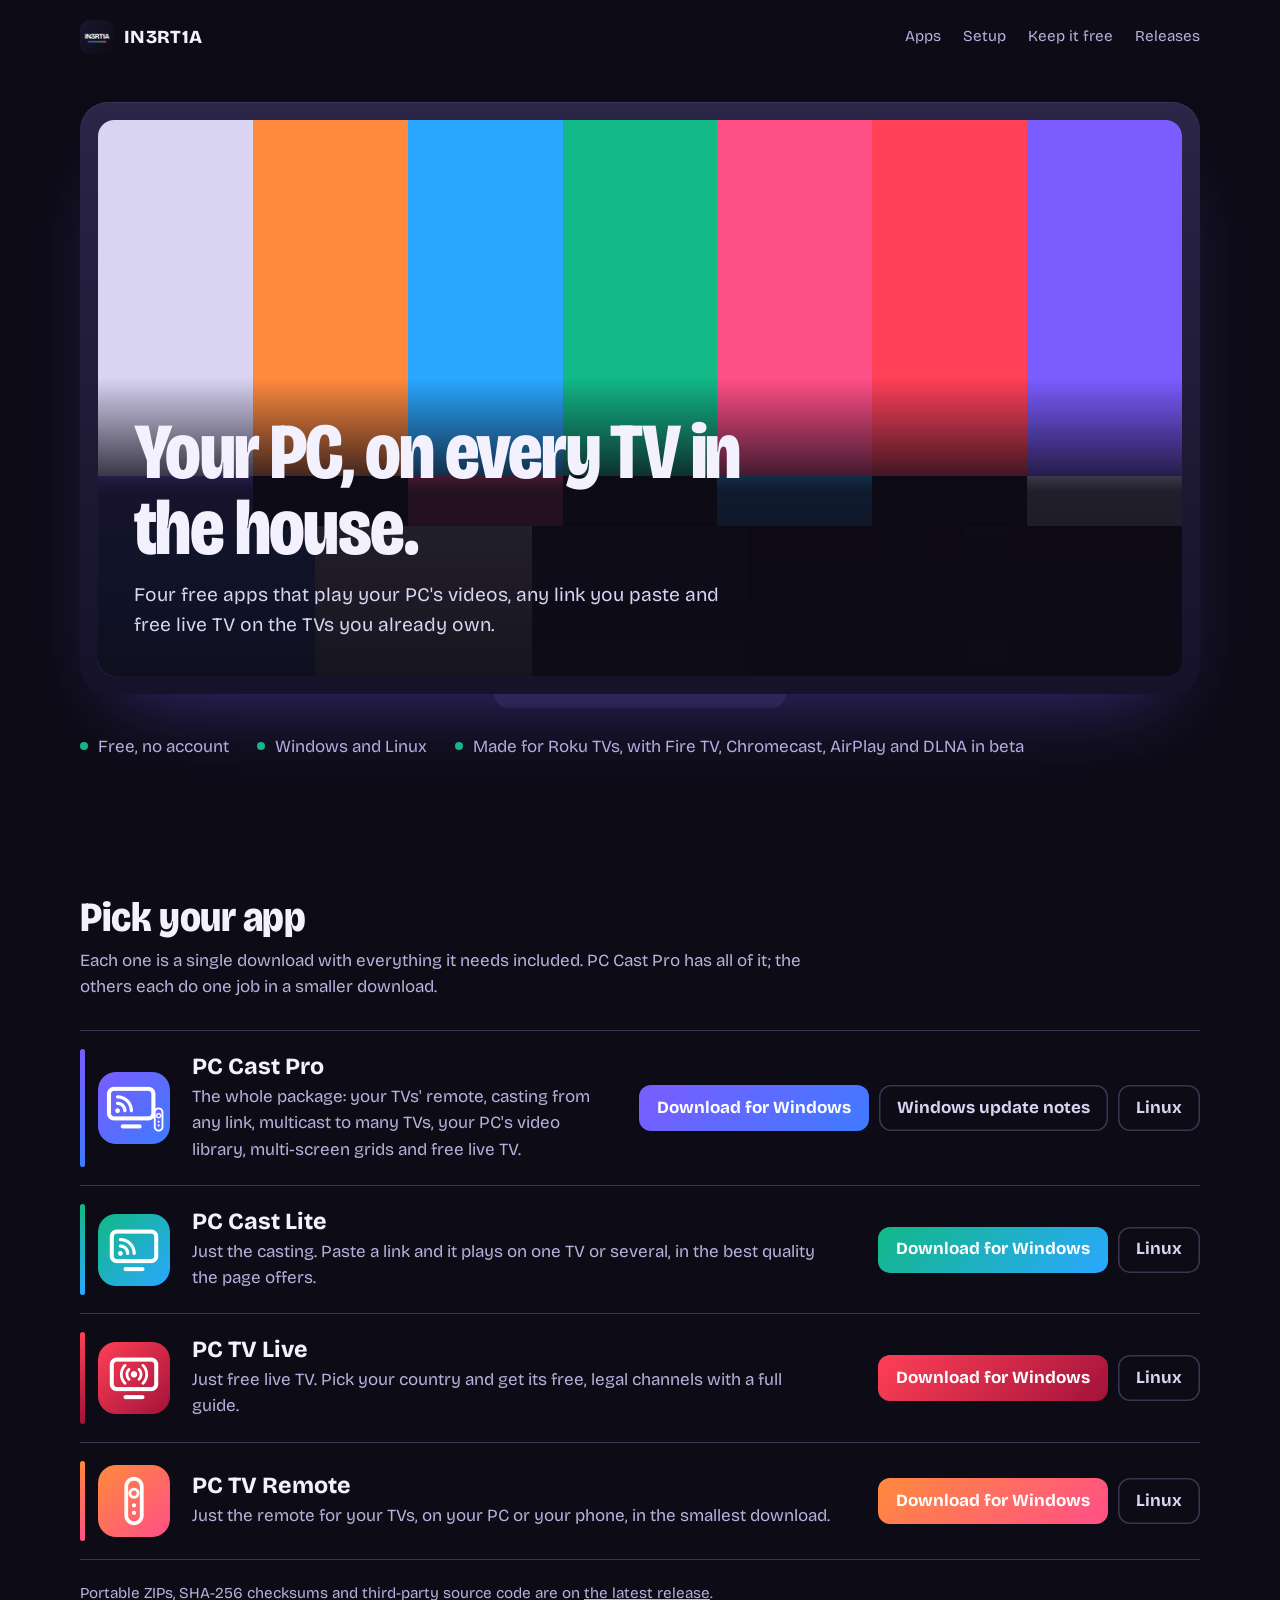
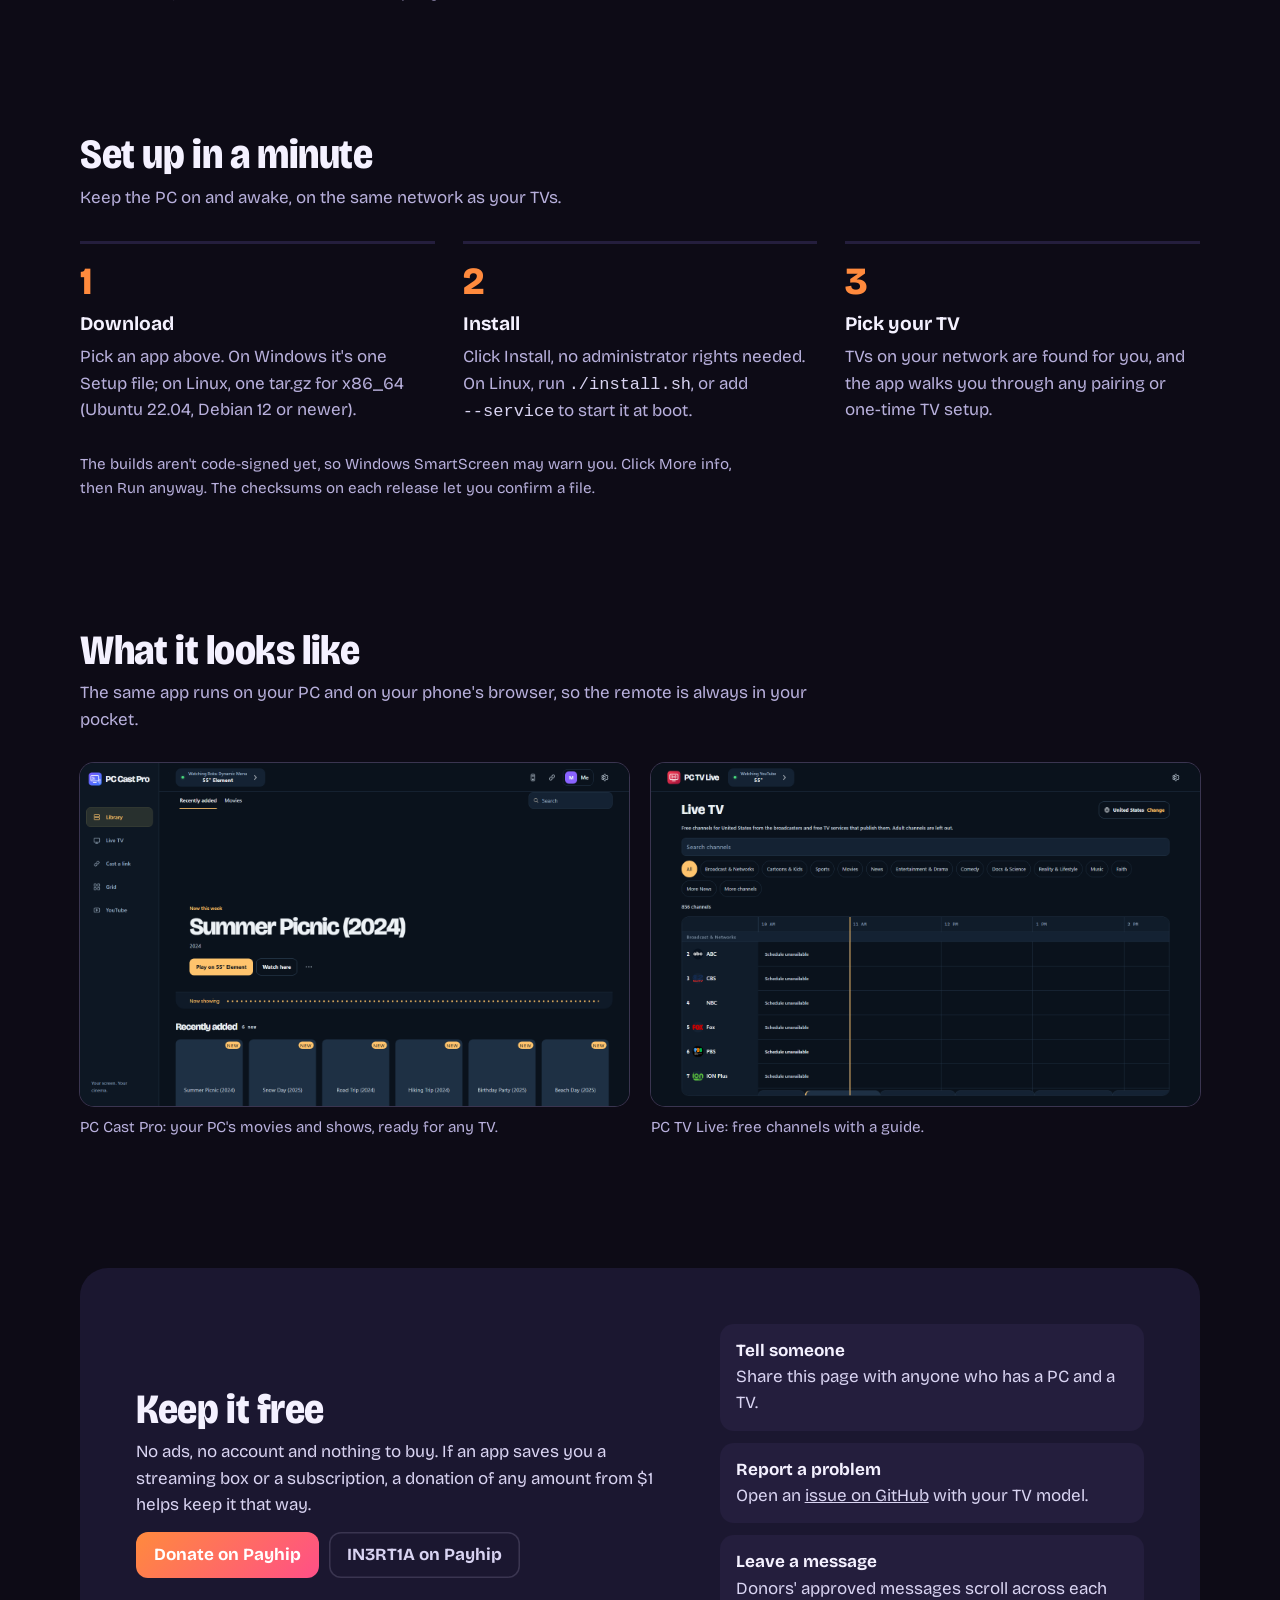
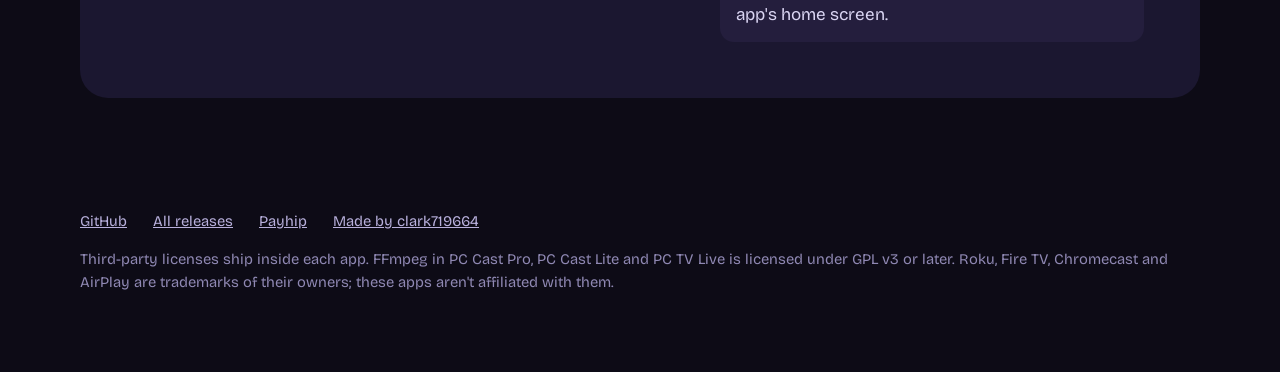
==== index.html @ 14fa780a "Publish PC Cast Pro Windows reliability update and public source download" ====
<!doctype html>
<html lang="en">
<head>
<meta charset="utf-8">
<meta name="viewport" content="width=device-width, initial-scale=1">
<title>IN3RT1A apps</title>
<meta name="description" content="Free apps for Windows and Linux that put your PC's videos, links and free live TV on the TVs in your house.">
<meta property="og:title" content="IN3RT1A apps">
<meta property="og:description" content="Free apps for Windows and Linux that put your PC's videos, links and free live TV on the TVs in your house.">
<meta property="og:image" content="https://clark719664.github.io/pc-tv-apps/assets/cover-pro.png">
<meta name="theme-color" content="#0d0b16">
<link rel="icon" href="assets/icon-brand-144.png">
<link rel="preconnect" href="https://fonts.googleapis.com">
<link rel="preconnect" href="https://fonts.gstatic.com" crossorigin>
<link href="https://fonts.googleapis.com/css2?family=Bricolage+Grotesque:opsz,wdth,wght@12..96,75..100,400..800&display=swap" rel="stylesheet">
<style>
:root {
  --night: #0d0b16;
  --deep: #1b1730;
  --panel: #241e3d;
  --line: #3a3550;
  --ink: #f4f1ff;
  --soft: #d9d4f2;
  --muted: #b8b0dc;
  --pro: #7b5cff;
  --pro-2: #3d7bff;
  --lite: #12b886;
  --lite-2: #2aa8ff;
  --remote: #ff8a3d;
  --remote-2: #ff4f87;
  --live: #ff4057;
  --live-2: #a3123a;
  --measure: 68ch;
}
* { box-sizing: border-box; }
html { scroll-behavior: smooth; }
body {
  margin: 0;
  background: var(--night);
  color: var(--soft);
  font-family: "Bricolage Grotesque", "Segoe UI", system-ui, sans-serif;
  font-size: 1.0625rem;
  line-height: 1.55;
  font-variation-settings: "opsz" 14;
}
a { color: inherit; }
a:focus-visible, button:focus-visible { outline: 3px solid var(--ink); outline-offset: 3px; border-radius: 6px; }
img { display: block; max-width: 100%; height: auto; }
.wrap { width: min(1120px, 100% - 32px); margin-inline: auto; }

.top { display: flex; align-items: center; justify-content: space-between; gap: 16px; padding: 20px 0; }
.mark { display: flex; align-items: center; gap: 10px; text-decoration: none; font-weight: 800; font-size: 1.15rem; color: var(--ink); letter-spacing: .02em; }
.mark img { width: 34px; height: 34px; border-radius: 9px; }
.top nav { display: flex; gap: 22px; font-size: .95rem; }
.top nav a { text-decoration: none; color: var(--muted); }
.top nav a:hover { color: var(--ink); }

/* The TV: one bold element */
.hero { padding: 28px 0 72px; }
.tv {
  position: relative;
  border-radius: 28px;
  padding: clamp(10px, 1.6vw, 18px);
  background: linear-gradient(180deg, #2b2547, #15122a);
  box-shadow: inset 0 1px 0 rgba(255,255,255,.08), 0 40px 80px -40px rgba(123,92,255,.45);
}
.screen {
  position: relative;
  overflow: hidden;
  border-radius: 16px;
  aspect-ratio: 16 / 8.2;
  min-height: 380px;
  background: #000;
}
.bars { position: absolute; inset: 0; display: grid; grid-template-rows: 64% 9% 27%; }
.bars .row { display: grid; }
.bars .r1 { grid-template-columns: repeat(7, 1fr); }
.bars .r2 { grid-template-columns: repeat(7, 1fr); }
.bars .r3 { grid-template-columns: 5fr 5fr 5fr 3fr 1fr 1fr 1fr 4fr; }
.screen-on .bars { animation: power 1.1s cubic-bezier(.2,.7,.2,1) both; }
@keyframes power {
  0% { transform: scaleY(.006) scaleX(.2); filter: brightness(4); }
  35% { transform: scaleY(.006) scaleX(1); filter: brightness(3); }
  70% { transform: scaleY(1) scaleX(1); filter: brightness(1.4); }
  100% { transform: none; filter: none; }
}
.caption {
  position: absolute; left: 0; right: 0; bottom: 0;
  padding: clamp(18px, 3vw, 36px);
  background: linear-gradient(0deg, rgba(13,11,22,.96) 0%, rgba(13,11,22,.9) 62%, rgba(13,11,22,0) 100%);
}
.caption h1 {
  margin: 0;
  max-width: 17ch;
  color: var(--ink);
  font-weight: 800;
  font-size: clamp(2.4rem, 6.2vw, 5.1rem);
  line-height: .96;
  letter-spacing: -.02em;
  font-variation-settings: "opsz" 96, "wdth" 82;
}
.caption p { margin: 14px 0 0; max-width: 52ch; color: var(--soft); font-size: clamp(1rem, 1.6vw, 1.2rem); }
.stand { width: 26%; height: 14px; margin: 0 auto; border-radius: 0 0 14px 14px; background: #1b1730; }
.facts { display: flex; flex-wrap: wrap; gap: 10px 28px; margin: 26px 0 0; padding: 0; list-style: none; color: var(--muted); }
.facts li::before { content: ""; display: inline-block; width: 8px; height: 8px; margin-right: 10px; border-radius: 50%; background: var(--lite); vertical-align: 2px; }

h2 {
  margin: 0 0 8px;
  color: var(--ink);
  font-weight: 800;
  font-size: clamp(1.8rem, 3.4vw, 2.6rem);
  line-height: 1.05;
  letter-spacing: -.01em;
  font-variation-settings: "opsz" 72, "wdth" 88;
}
.lede { margin: 0 0 30px; max-width: var(--measure); color: var(--muted); }
section { padding: 64px 0; }

/* Channel guide */
.guide { border-top: 1px solid var(--line); }
.channel {
  display: grid;
  grid-template-columns: 72px minmax(0, 1fr) auto;
  gap: 22px;
  align-items: center;
  padding: 22px 0 22px 18px;
  border-bottom: 1px solid var(--line);
  position: relative;
}
.channel::before { content: ""; position: absolute; left: 0; top: 18px; bottom: 18px; width: 5px; border-radius: 3px; background: linear-gradient(var(--a), var(--b)); }
.channel img { width: 72px; height: 72px; border-radius: 18px; }
.channel h3 { margin: 0; color: var(--ink); font-size: 1.45rem; line-height: 1.15; font-weight: 750; }
.channel p { margin: 4px 0 0; max-width: 58ch; color: var(--muted); }
.channel .size { margin-top: 6px; font-size: .9rem; color: #8f88b3; }
.get { display: flex; gap: 10px; flex-wrap: wrap; justify-content: flex-end; }
.btn {
  display: inline-flex; align-items: center; justify-content: center;
  min-height: 46px; padding: 0 18px;
  border-radius: 12px;
  font-weight: 700; text-decoration: none; white-space: nowrap;
  color: #fff;
  background: linear-gradient(135deg, var(--a), var(--b));
}
.btn:hover { filter: brightness(1.12); }
.btn.quiet { background: transparent; color: var(--soft); box-shadow: inset 0 0 0 1.5px var(--line); }
.btn.quiet:hover { box-shadow: inset 0 0 0 1.5px var(--muted); filter: none; }
.pro { --a: var(--pro); --b: var(--pro-2); }
.lite { --a: var(--lite); --b: var(--lite-2); }
.live { --a: var(--live); --b: var(--live-2); }
.remote { --a: var(--remote); --b: var(--remote-2); }
.more { margin: 22px 0 0; color: var(--muted); font-size: .95rem; }

/* Setup steps: a real sequence */
.steps { display: grid; grid-template-columns: repeat(3, minmax(0, 1fr)); gap: 28px; margin: 0; padding: 0; list-style: none; counter-reset: step; }
.steps li { counter-increment: step; padding-top: 18px; border-top: 3px solid var(--panel); }
.steps li::before { content: counter(step); display: block; margin-bottom: 8px; color: var(--remote); font-weight: 800; font-size: 2.4rem; line-height: 1; font-variation-settings: "opsz" 96; }
.steps h3 { margin: 0 0 6px; color: var(--ink); font-size: 1.2rem; }
.steps p { margin: 0; color: var(--muted); }
code { white-space: nowrap; color: var(--soft); }
.note { margin: 28px 0 0; max-width: var(--measure); color: var(--muted); font-size: .95rem; }

/* Screens */
.shots { display: grid; grid-template-columns: repeat(2, minmax(0, 1fr)); gap: 22px; }
.shots figure { margin: 0; }
.shots img { border-radius: 14px; box-shadow: 0 0 0 1px var(--line); }
.shots figcaption { margin-top: 10px; color: var(--muted); font-size: .95rem; }

/* Keep it free */
.free { background: var(--deep); border-radius: 28px; padding: clamp(28px, 5vw, 56px); display: grid; grid-template-columns: minmax(0, 1.3fr) minmax(0, 1fr); gap: 32px; align-items: center; }
.free p { margin: 0 0 14px; max-width: 56ch; }
.free .get { justify-content: flex-start; }
.free .btn { --a: var(--remote); --b: var(--remote-2); }
.ways { margin: 0; padding: 0; list-style: none; display: grid; gap: 12px; }
.ways li { padding: 14px 16px; border-radius: 14px; background: var(--panel); color: var(--soft); }
.ways strong { display: block; color: var(--ink); }

footer { padding: 48px 0 64px; color: #8f88b3; font-size: .92rem; }
footer .row { display: flex; flex-wrap: wrap; gap: 12px 26px; margin-bottom: 14px; }
footer a { color: var(--muted); }

@media (max-width: 860px) {
  .channel { grid-template-columns: 56px minmax(0, 1fr); padding-left: 16px; align-items: start; }
  .channel img { width: 56px; height: 56px; border-radius: 14px; }
  .get { grid-column: 1 / -1; justify-content: flex-start; }
  .steps { grid-template-columns: 1fr; }
  .shots { grid-template-columns: 1fr; }
  .free { grid-template-columns: 1fr; }
}
@media (max-width: 560px) {
  .top nav { display: none; }
  .screen { aspect-ratio: auto; min-height: 460px; }
  .get .btn { flex: 1 1 auto; }
}
@media (prefers-reduced-motion: reduce) {
  html { scroll-behavior: auto; }
  .screen-on .bars { animation: none; }
}
</style>
</head>
<body>
<header class="wrap top">
  <a class="mark" href="./"><img src="assets/icon-brand-144.png" alt="">IN3RT1A</a>
  <nav aria-label="Page">
    <a href="#apps">Apps</a>
    <a href="#setup">Setup</a>
    <a href="#free">Keep it free</a>
    <a href="https://github.com/clark719664/pc-tv-apps/releases/latest">Releases</a>
  </nav>
</header>

<main>
<div class="wrap hero">
  <div class="tv">
    <div class="screen screen-on">
      <div class="bars" aria-hidden="true">
        <div class="row r1">
          <span style="background:#d9d4f2"></span><span style="background:#ff8a3d"></span><span style="background:#2aa8ff"></span><span style="background:#12b886"></span><span style="background:#ff4f87"></span><span style="background:#ff4057"></span><span style="background:#7b5cff"></span>
        </div>
        <div class="row r2">
          <span style="background:#7b5cff"></span><span style="background:#0d0b16"></span><span style="background:#ff4f87"></span><span style="background:#0d0b16"></span><span style="background:#2aa8ff"></span><span style="background:#0d0b16"></span><span style="background:#d9d4f2"></span>
        </div>
        <div class="row r3">
          <span style="background:#3d7bff"></span><span style="background:#f4f1ff"></span><span style="background:#241e3d"></span><span style="background:#0d0b16"></span><span style="background:#000"></span><span style="background:#0d0b16"></span><span style="background:#1b1730"></span><span style="background:#0d0b16"></span>
        </div>
      </div>
      <div class="caption">
        <h1>Your PC, on every TV in the house.</h1>
        <p>Four free apps that play your PC's videos, any link you paste and free live TV on the TVs you already own.</p>
      </div>
    </div>
  </div>
  <div class="stand" aria-hidden="true"></div>
  <ul class="facts">
    <li>Free, no account</li>
    <li>Windows and Linux</li>
    <li>Made for Roku TVs, with Fire TV, Chromecast, AirPlay and DLNA in beta</li>
  </ul>
</div>

<section id="apps">
  <div class="wrap">
    <h2>Pick your app</h2>
    <p class="lede">Each one is a single download with everything it needs included. PC Cast Pro has all of it; the others each do one job in a smaller download.</p>
    <div class="guide">
      <article class="channel pro">
        <img src="assets/icon-pro-144.png" alt="">
        <div>
          <h3>PC Cast Pro</h3>
          <p>The whole package: your TVs' remote, casting from any link, multicast to many TVs, your PC's video library, multi-screen grids and free live TV.</p>
        </div>
        <div class="get">
          <a class="btn" href="https://github.com/clark719664/pc-tv-apps/releases/download/v2026.10.23.1/PC-Cast-Pro-Setup.exe">Download for Windows</a>
          <a class="btn quiet" href="https://github.com/clark719664/pc-tv-apps/releases/tag/v2026.10.23.1">Windows update notes</a>
          <a class="btn quiet" href="https://github.com/clark719664/pc-tv-apps/releases/latest/download/PC-Cast-Pro-Linux-x86_64.tar.gz">Linux</a>
        </div>
      </article>
      <article class="channel lite">
        <img src="assets/icon-lite-144.png" alt="">
        <div>
          <h3>PC Cast Lite</h3>
          <p>Just the casting. Paste a link and it plays on one TV or several, in the best quality the page offers.</p>
        </div>
        <div class="get">
          <a class="btn" href="https://github.com/clark719664/pc-tv-apps/releases/latest/download/PC-Cast-Lite-Setup.exe">Download for Windows</a>
          <a class="btn quiet" href="https://github.com/clark719664/pc-tv-apps/releases/latest/download/PC-Cast-Lite-Linux-x86_64.tar.gz">Linux</a>
        </div>
      </article>
      <article class="channel live">
        <img src="assets/icon-live-144.png" alt="">
        <div>
          <h3>PC TV Live</h3>
          <p>Just free live TV. Pick your country and get its free, legal channels with a full guide.</p>
        </div>
        <div class="get">
          <a class="btn" href="https://github.com/clark719664/pc-tv-apps/releases/latest/download/PC-TV-Live-Setup.exe">Download for Windows</a>
          <a class="btn quiet" href="https://github.com/clark719664/pc-tv-apps/releases/latest/download/PC-TV-Live-Linux-x86_64.tar.gz">Linux</a>
        </div>
      </article>
      <article class="channel remote">
        <img src="assets/icon-remote-144.png" alt="">
        <div>
          <h3>PC TV Remote</h3>
          <p>Just the remote for your TVs, on your PC or your phone, in the smallest download.</p>
        </div>
        <div class="get">
          <a class="btn" href="https://github.com/clark719664/pc-tv-apps/releases/latest/download/PC-TV-Remote-Setup.exe">Download for Windows</a>
          <a class="btn quiet" href="https://github.com/clark719664/pc-tv-apps/releases/latest/download/PC-TV-Remote-Linux-x86_64.tar.gz">Linux</a>
        </div>
      </article>
    </div>
    <p class="more">Portable ZIPs, SHA-256 checksums and third-party source code are on <a href="https://github.com/clark719664/pc-tv-apps/releases/latest">the latest release</a>.</p>
  </div>
</section>

<section id="setup">
  <div class="wrap">
    <h2>Set up in a minute</h2>
    <p class="lede">Keep the PC on and awake, on the same network as your TVs.</p>
    <ol class="steps">
      <li>
        <h3>Download</h3>
        <p>Pick an app above. On Windows it's one Setup file; on Linux, one tar.gz for x86_64 (Ubuntu 22.04, Debian 12 or newer).</p>
      </li>
      <li>
        <h3>Install</h3>
        <p>Click Install, no administrator rights needed. On Linux, run <code>./install.sh</code>, or add <code>--service</code> to start it at boot.</p>
      </li>
      <li>
        <h3>Pick your TV</h3>
        <p>TVs on your network are found for you, and the app walks you through any pairing or one-time TV setup.</p>
      </li>
    </ol>
    <p class="note">The builds aren't code-signed yet, so Windows SmartScreen may warn you. Click More info, then Run anyway. The checksums on each release let you confirm a file.</p>
  </div>
</section>

<section>
  <div class="wrap">
    <h2>What it looks like</h2>
    <p class="lede">The same app runs on your PC and on your phone's browser, so the remote is always in your pocket.</p>
    <div class="shots">
      <figure>
        <img src="assets/screenshot-pro.png" width="1440" height="900" alt="PC Cast Pro's video library">
        <figcaption>PC Cast Pro: your PC's movies and shows, ready for any TV.</figcaption>
      </figure>
      <figure>
        <img src="assets/screenshot-live.png" width="1440" height="900" alt="PC TV Live's channel guide" loading="lazy">
        <figcaption>PC TV Live: free channels with a guide.</figcaption>
      </figure>
    </div>
  </div>
</section>

<section id="free">
  <div class="wrap free">
    <div>
      <h2>Keep it free</h2>
      <p>No ads, no account and nothing to buy. If an app saves you a streaming box or a subscription, a donation of any amount from $1 helps keep it that way.</p>
      <div class="get">
        <a class="btn" href="https://payhip.com/b/Wn9fE">Donate on Payhip</a>
        <a class="btn quiet" href="https://payhip.com/IN3RT1A">IN3RT1A on Payhip</a>
      </div>
    </div>
    <ul class="ways">
      <li><strong>Tell someone</strong>Share this page with anyone who has a PC and a TV.</li>
      <li><strong>Report a problem</strong>Open an <a href="https://github.com/clark719664/pc-tv-apps/issues">issue on GitHub</a> with your TV model.</li>
      <li><strong>Leave a message</strong>Donors' approved messages scroll across each app's home screen.</li>
    </ul>
  </div>
</section>
</main>

<footer class="wrap">
  <div class="row">
    <a href="https://github.com/clark719664/pc-tv-apps">GitHub</a>
    <a href="https://github.com/clark719664/pc-tv-apps/releases">All releases</a>
    <a href="https://payhip.com/IN3RT1A">Payhip</a>
    <a href="https://github.com/clark719664">Made by clark719664</a>
  </div>
  <p>Third-party licenses ship inside each app. FFmpeg in PC Cast Pro, PC Cast Lite and PC TV Live is licensed under GPL v3 or later. Roku, Fire TV, Chromecast and AirPlay are trademarks of their owners; these apps aren't affiliated with them.</p>
</footer>
</body>
</html>
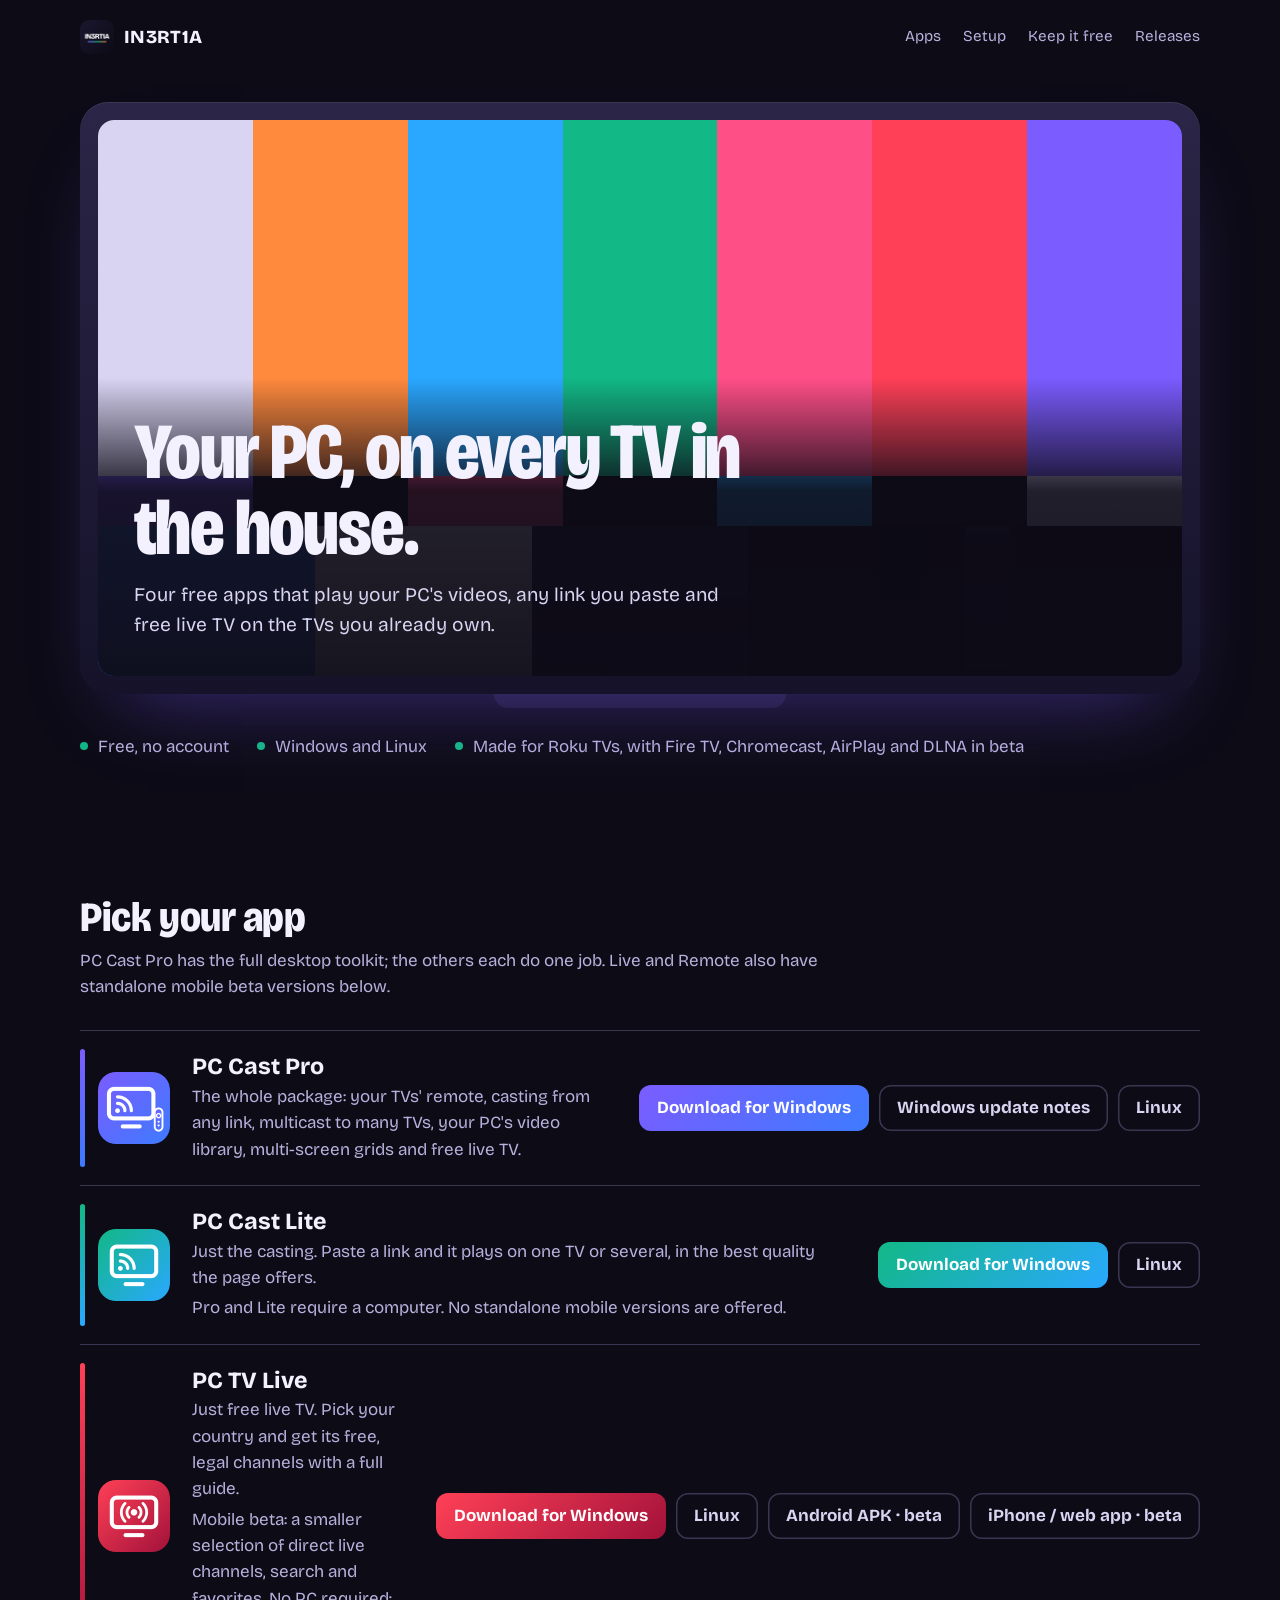
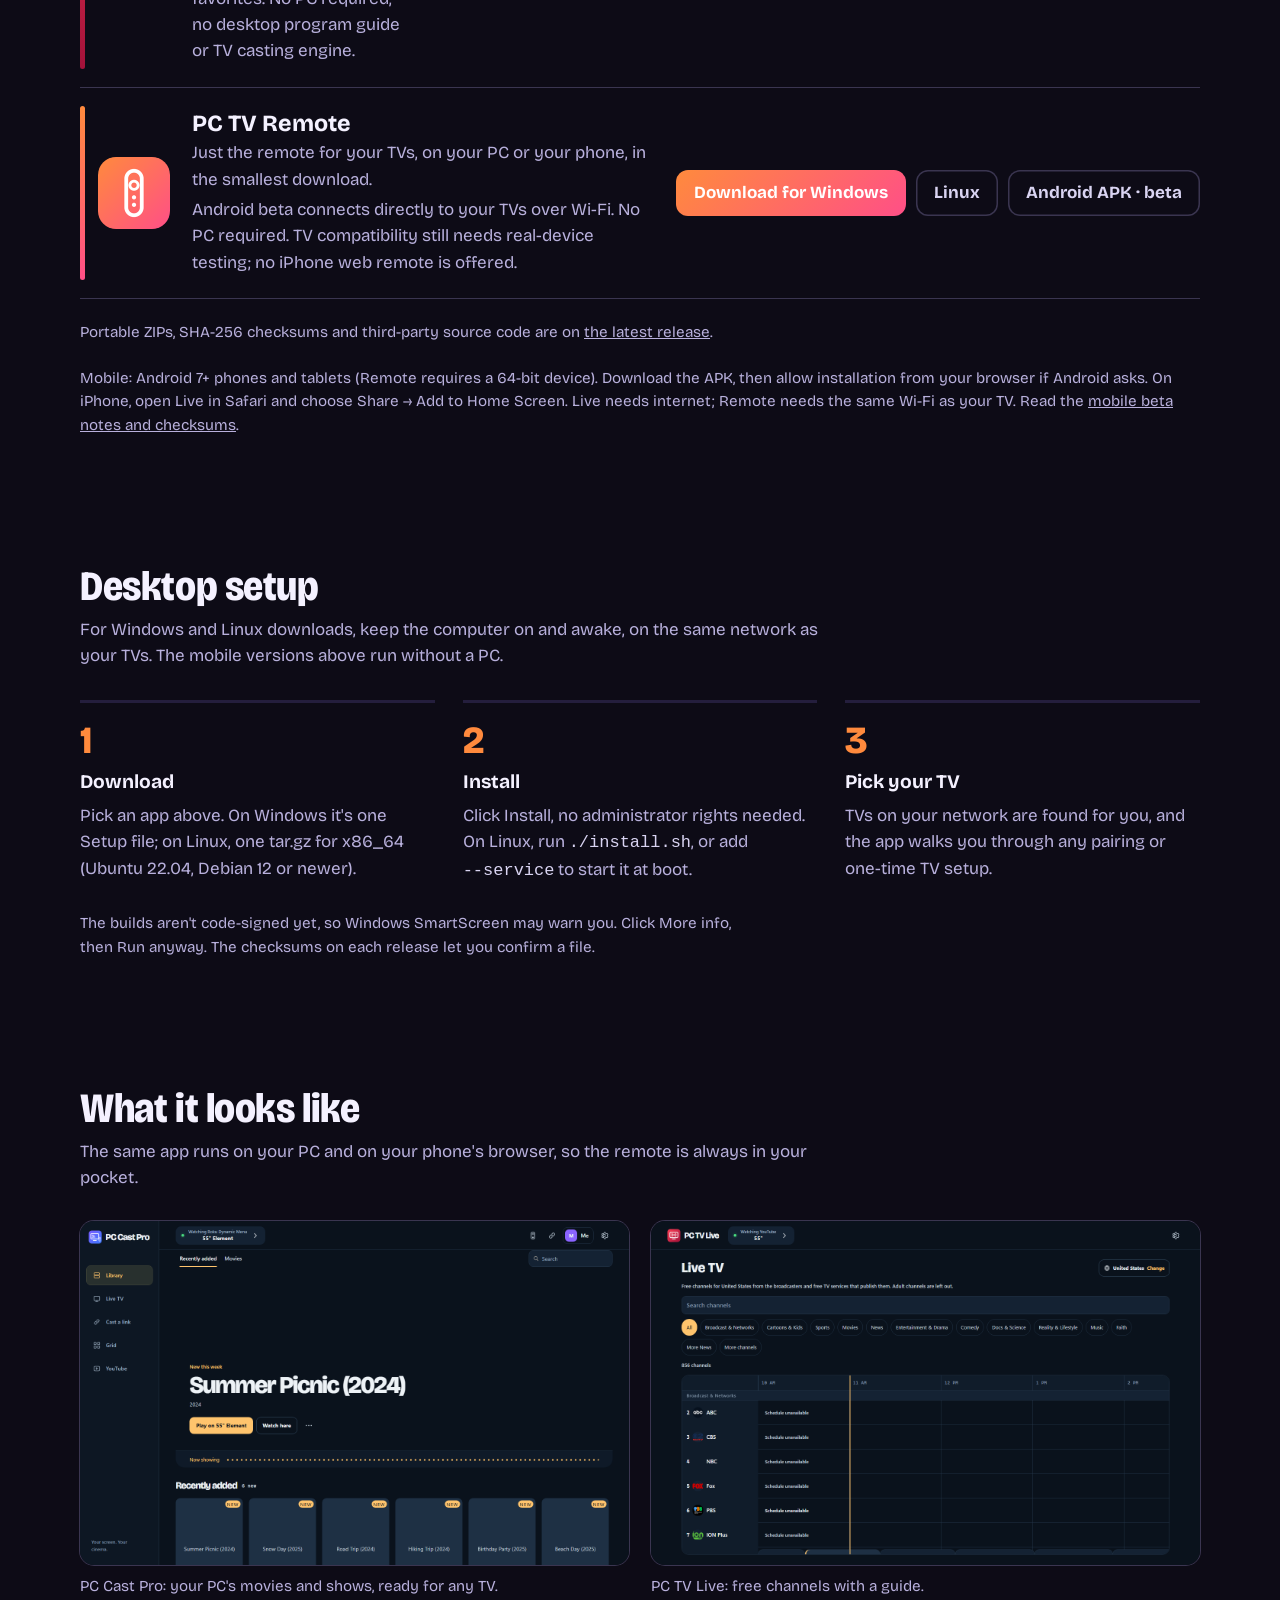
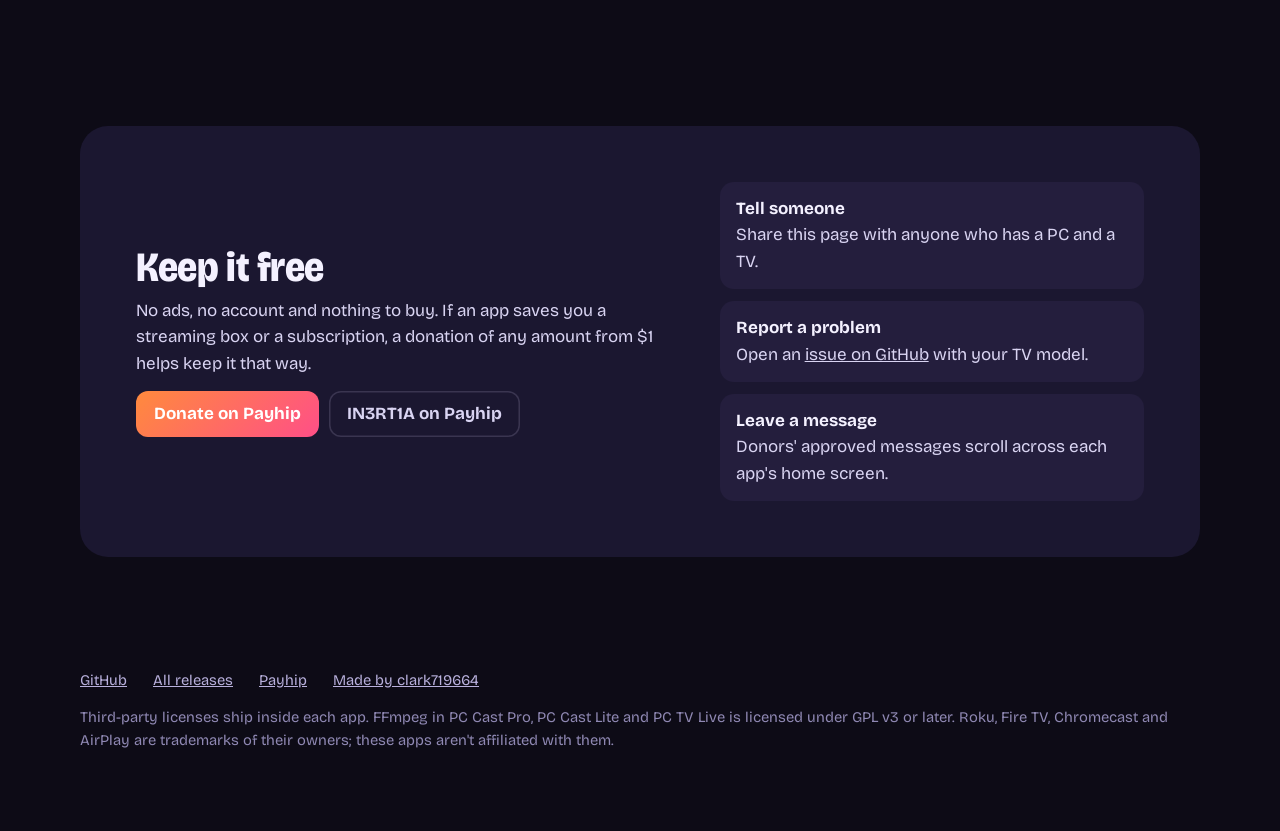
==== commit 73b82f4e: "Add standalone Live and Remote Android betas and Live web app" ====
--- a/index.html
+++ b/index.html
@@ -240,7 +240,7 @@
 <section id="apps">
   <div class="wrap">
     <h2>Pick your app</h2>
-    <p class="lede">Each one is a single download with everything it needs included. PC Cast Pro has all of it; the others each do one job in a smaller download.</p>
+    <p class="lede">PC Cast Pro has the full desktop toolkit; the others each do one job. Live and Remote also have standalone mobile beta versions below.</p>
     <div class="guide">
       <article class="channel pro">
         <img src="assets/icon-pro-144.png" alt="">
@@ -259,6 +259,7 @@
         <div>
           <h3>PC Cast Lite</h3>
           <p>Just the casting. Paste a link and it plays on one TV or several, in the best quality the page offers.</p>
+          <p>Pro and Lite require a computer. No standalone mobile versions are offered.</p>
         </div>
         <div class="get">
           <a class="btn" href="https://github.com/clark719664/pc-tv-apps/releases/latest/download/PC-Cast-Lite-Setup.exe">Download for Windows</a>
@@ -270,10 +271,13 @@
         <div>
           <h3>PC TV Live</h3>
           <p>Just free live TV. Pick your country and get its free, legal channels with a full guide.</p>
+          <p>Mobile beta: a smaller selection of direct live channels, search and favorites. No PC required; no desktop program guide or TV casting engine.</p>
         </div>
         <div class="get">
           <a class="btn" href="https://github.com/clark719664/pc-tv-apps/releases/latest/download/PC-TV-Live-Setup.exe">Download for Windows</a>
           <a class="btn quiet" href="https://github.com/clark719664/pc-tv-apps/releases/latest/download/PC-TV-Live-Linux-x86_64.tar.gz">Linux</a>
+          <a class="btn quiet" href="https://github.com/clark719664/pc-tv-apps/releases/download/mobile-v2026.10.23-beta1/PC-TV-Live-Android.apk">Android APK · beta</a>
+          <a class="btn quiet" href="live/">iPhone / web app · beta</a>
         </div>
       </article>
       <article class="channel remote">
@@ -281,21 +285,24 @@
         <div>
           <h3>PC TV Remote</h3>
           <p>Just the remote for your TVs, on your PC or your phone, in the smallest download.</p>
+          <p>Android beta connects directly to your TVs over Wi-Fi. No PC required. TV compatibility still needs real-device testing; no iPhone web remote is offered.</p>
         </div>
         <div class="get">
           <a class="btn" href="https://github.com/clark719664/pc-tv-apps/releases/latest/download/PC-TV-Remote-Setup.exe">Download for Windows</a>
           <a class="btn quiet" href="https://github.com/clark719664/pc-tv-apps/releases/latest/download/PC-TV-Remote-Linux-x86_64.tar.gz">Linux</a>
+          <a class="btn quiet" href="https://github.com/clark719664/pc-tv-apps/releases/download/mobile-v2026.10.23-beta1/PC-TV-Remote-Android.apk">Android APK · beta</a>
         </div>
       </article>
     </div>
     <p class="more">Portable ZIPs, SHA-256 checksums and third-party source code are on <a href="https://github.com/clark719664/pc-tv-apps/releases/latest">the latest release</a>.</p>
+    <p class="more">Mobile: Android 7+ phones and tablets (Remote requires a 64-bit device). Download the APK, then allow installation from your browser if Android asks. On iPhone, open Live in Safari and choose Share → Add to Home Screen. Live needs internet; Remote needs the same Wi-Fi as your TV. Read the <a href="https://github.com/clark719664/pc-tv-apps/releases/tag/mobile-v2026.10.23-beta1">mobile beta notes and checksums</a>.</p>
   </div>
 </section>
 
 <section id="setup">
   <div class="wrap">
-    <h2>Set up in a minute</h2>
-    <p class="lede">Keep the PC on and awake, on the same network as your TVs.</p>
+    <h2>Desktop setup</h2>
+    <p class="lede">For Windows and Linux downloads, keep the computer on and awake, on the same network as your TVs. The mobile versions above run without a PC.</p>
     <ol class="steps">
       <li>
         <h3>Download</h3>
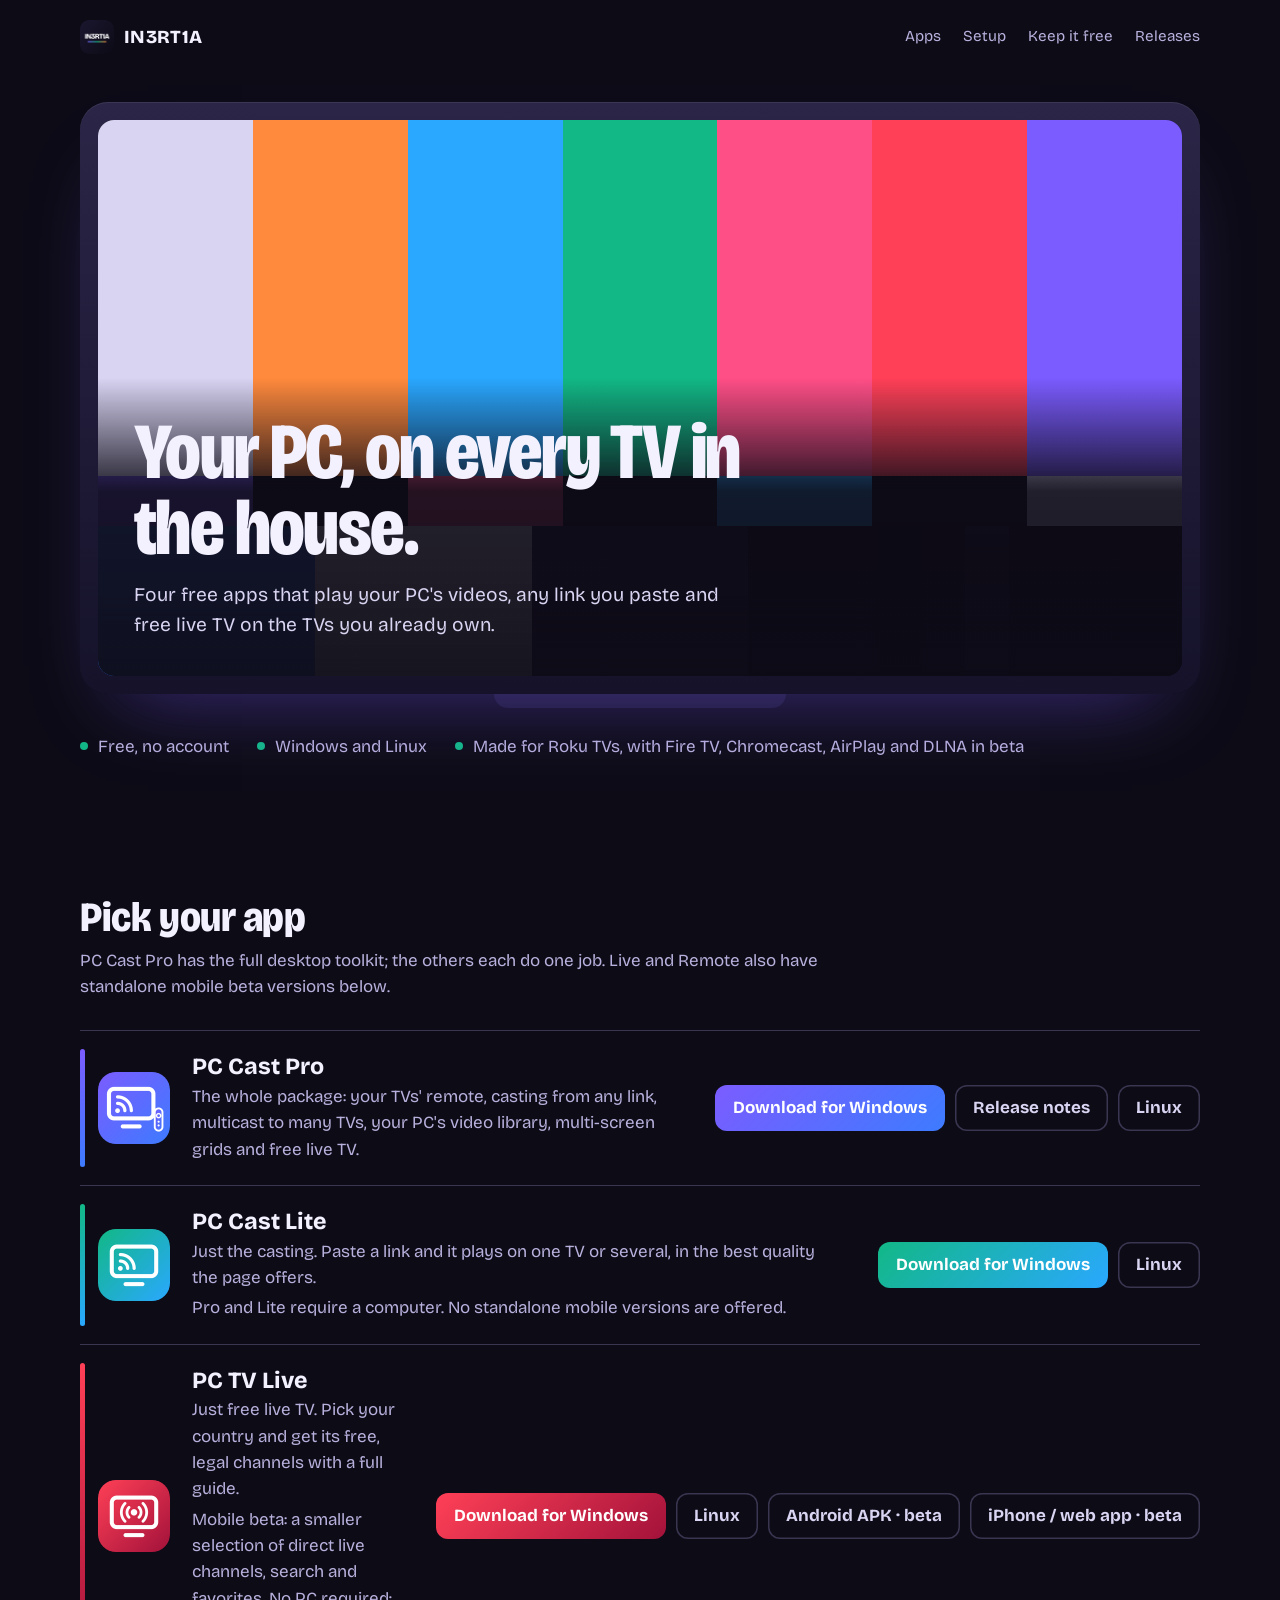
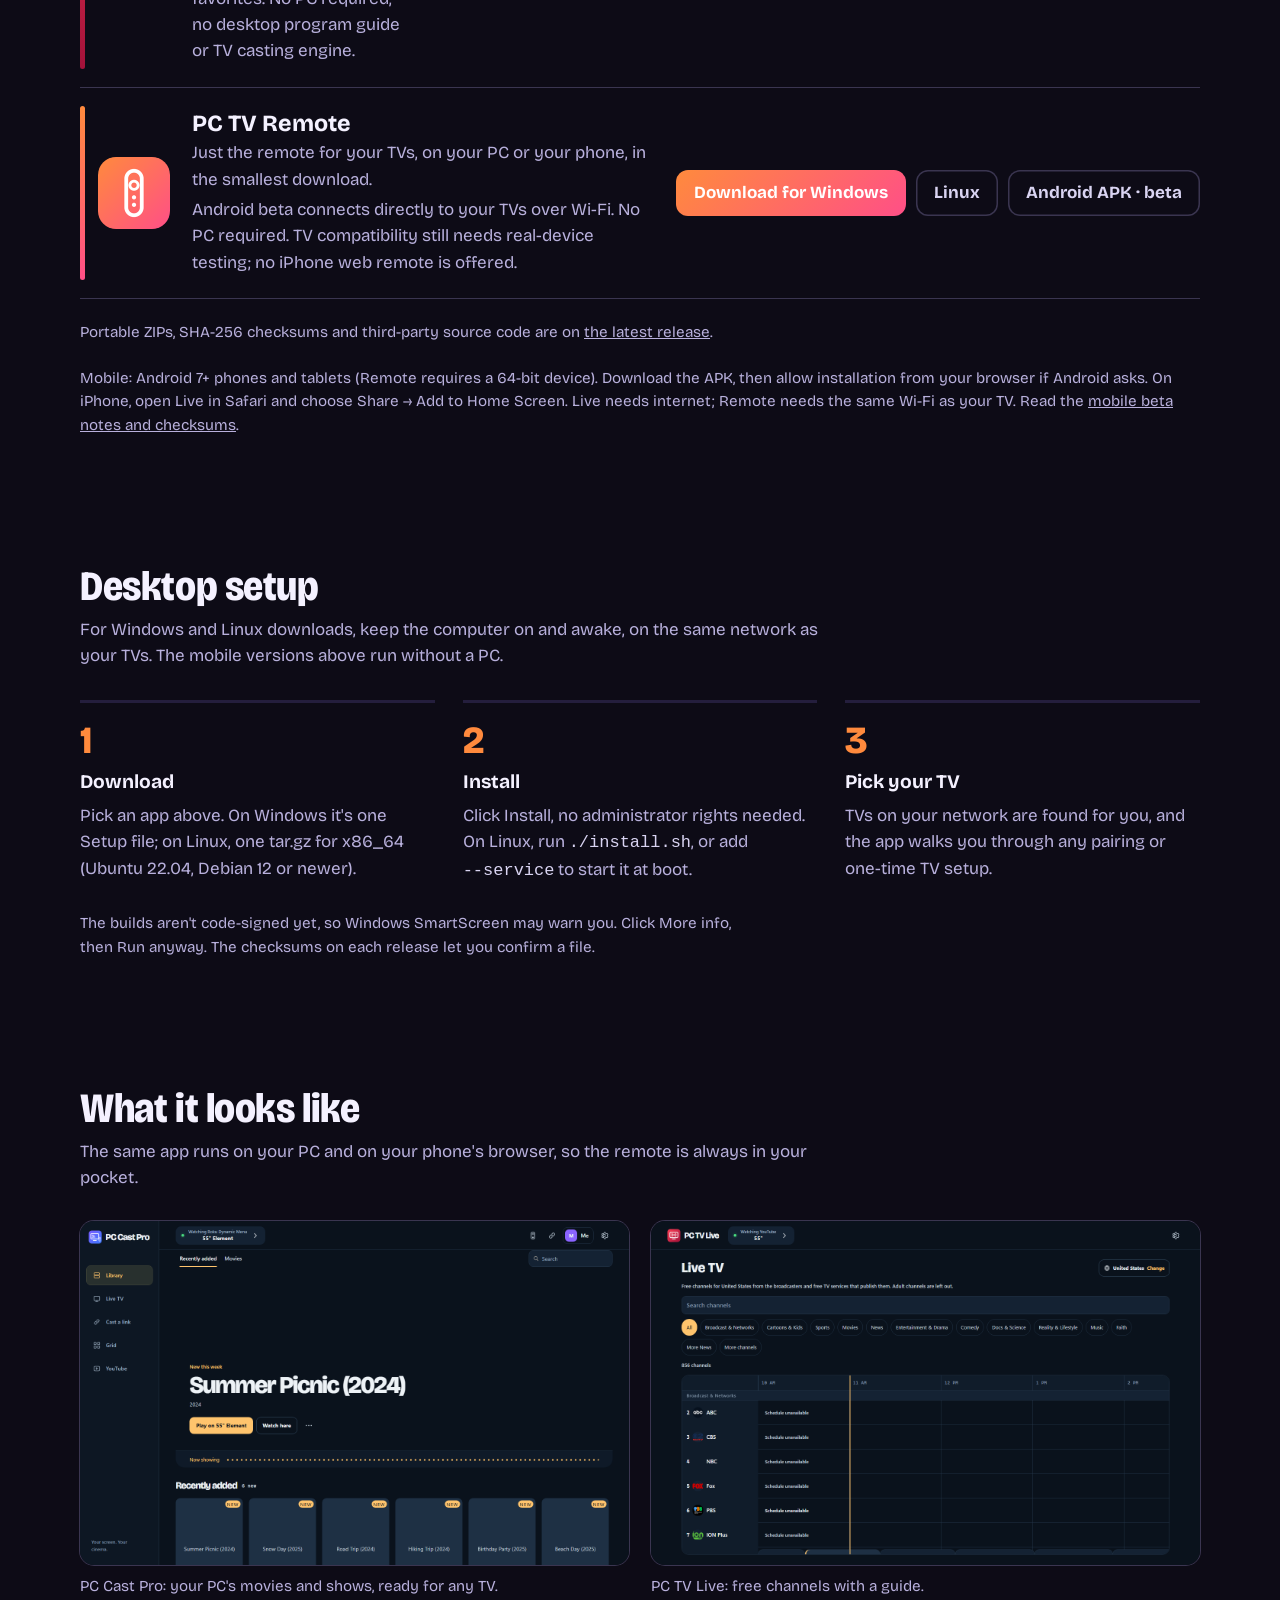
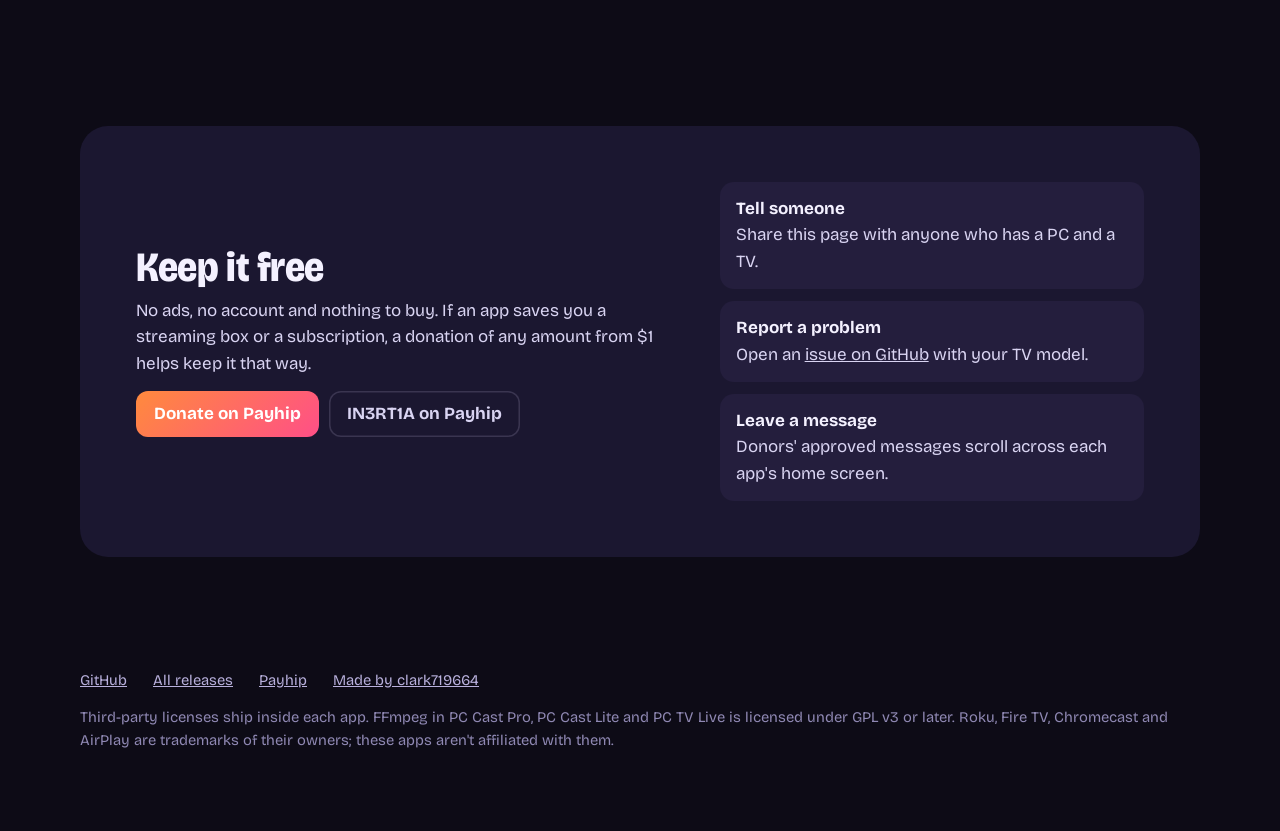
==== commit 3867eca0: "Site: PC Cast Pro download points at the latest release" ====
--- a/index.html
+++ b/index.html
@@ -1,370 +1,370 @@
-<!doctype html>
-<html lang="en">
-<head>
-<meta charset="utf-8">
-<meta name="viewport" content="width=device-width, initial-scale=1">
-<title>IN3RT1A apps</title>
-<meta name="description" content="Free apps for Windows and Linux that put your PC's videos, links and free live TV on the TVs in your house.">
-<meta property="og:title" content="IN3RT1A apps">
-<meta property="og:description" content="Free apps for Windows and Linux that put your PC's videos, links and free live TV on the TVs in your house.">
-<meta property="og:image" content="https://clark719664.github.io/pc-tv-apps/assets/cover-pro.png">
-<meta name="theme-color" content="#0d0b16">
-<link rel="icon" href="assets/icon-brand-144.png">
-<link rel="preconnect" href="https://fonts.googleapis.com">
-<link rel="preconnect" href="https://fonts.gstatic.com" crossorigin>
-<link href="https://fonts.googleapis.com/css2?family=Bricolage+Grotesque:opsz,wdth,wght@12..96,75..100,400..800&display=swap" rel="stylesheet">
-<style>
-:root {
-  --night: #0d0b16;
-  --deep: #1b1730;
-  --panel: #241e3d;
-  --line: #3a3550;
-  --ink: #f4f1ff;
-  --soft: #d9d4f2;
-  --muted: #b8b0dc;
-  --pro: #7b5cff;
-  --pro-2: #3d7bff;
-  --lite: #12b886;
-  --lite-2: #2aa8ff;
-  --remote: #ff8a3d;
-  --remote-2: #ff4f87;
-  --live: #ff4057;
-  --live-2: #a3123a;
-  --measure: 68ch;
-}
-* { box-sizing: border-box; }
-html { scroll-behavior: smooth; }
-body {
-  margin: 0;
-  background: var(--night);
-  color: var(--soft);
-  font-family: "Bricolage Grotesque", "Segoe UI", system-ui, sans-serif;
-  font-size: 1.0625rem;
-  line-height: 1.55;
-  font-variation-settings: "opsz" 14;
-}
-a { color: inherit; }
-a:focus-visible, button:focus-visible { outline: 3px solid var(--ink); outline-offset: 3px; border-radius: 6px; }
-img { display: block; max-width: 100%; height: auto; }
-.wrap { width: min(1120px, 100% - 32px); margin-inline: auto; }
-
-.top { display: flex; align-items: center; justify-content: space-between; gap: 16px; padding: 20px 0; }
-.mark { display: flex; align-items: center; gap: 10px; text-decoration: none; font-weight: 800; font-size: 1.15rem; color: var(--ink); letter-spacing: .02em; }
-.mark img { width: 34px; height: 34px; border-radius: 9px; }
-.top nav { display: flex; gap: 22px; font-size: .95rem; }
-.top nav a { text-decoration: none; color: var(--muted); }
-.top nav a:hover { color: var(--ink); }
-
-/* The TV: one bold element */
-.hero { padding: 28px 0 72px; }
-.tv {
-  position: relative;
-  border-radius: 28px;
-  padding: clamp(10px, 1.6vw, 18px);
-  background: linear-gradient(180deg, #2b2547, #15122a);
-  box-shadow: inset 0 1px 0 rgba(255,255,255,.08), 0 40px 80px -40px rgba(123,92,255,.45);
-}
-.screen {
-  position: relative;
-  overflow: hidden;
-  border-radius: 16px;
-  aspect-ratio: 16 / 8.2;
-  min-height: 380px;
-  background: #000;
-}
-.bars { position: absolute; inset: 0; display: grid; grid-template-rows: 64% 9% 27%; }
-.bars .row { display: grid; }
-.bars .r1 { grid-template-columns: repeat(7, 1fr); }
-.bars .r2 { grid-template-columns: repeat(7, 1fr); }
-.bars .r3 { grid-template-columns: 5fr 5fr 5fr 3fr 1fr 1fr 1fr 4fr; }
-.screen-on .bars { animation: power 1.1s cubic-bezier(.2,.7,.2,1) both; }
-@keyframes power {
-  0% { transform: scaleY(.006) scaleX(.2); filter: brightness(4); }
-  35% { transform: scaleY(.006) scaleX(1); filter: brightness(3); }
-  70% { transform: scaleY(1) scaleX(1); filter: brightness(1.4); }
-  100% { transform: none; filter: none; }
-}
-.caption {
-  position: absolute; left: 0; right: 0; bottom: 0;
-  padding: clamp(18px, 3vw, 36px);
-  background: linear-gradient(0deg, rgba(13,11,22,.96) 0%, rgba(13,11,22,.9) 62%, rgba(13,11,22,0) 100%);
-}
-.caption h1 {
-  margin: 0;
-  max-width: 17ch;
-  color: var(--ink);
-  font-weight: 800;
-  font-size: clamp(2.4rem, 6.2vw, 5.1rem);
-  line-height: .96;
-  letter-spacing: -.02em;
-  font-variation-settings: "opsz" 96, "wdth" 82;
-}
-.caption p { margin: 14px 0 0; max-width: 52ch; color: var(--soft); font-size: clamp(1rem, 1.6vw, 1.2rem); }
-.stand { width: 26%; height: 14px; margin: 0 auto; border-radius: 0 0 14px 14px; background: #1b1730; }
-.facts { display: flex; flex-wrap: wrap; gap: 10px 28px; margin: 26px 0 0; padding: 0; list-style: none; color: var(--muted); }
-.facts li::before { content: ""; display: inline-block; width: 8px; height: 8px; margin-right: 10px; border-radius: 50%; background: var(--lite); vertical-align: 2px; }
-
-h2 {
-  margin: 0 0 8px;
-  color: var(--ink);
-  font-weight: 800;
-  font-size: clamp(1.8rem, 3.4vw, 2.6rem);
-  line-height: 1.05;
-  letter-spacing: -.01em;
-  font-variation-settings: "opsz" 72, "wdth" 88;
-}
-.lede { margin: 0 0 30px; max-width: var(--measure); color: var(--muted); }
-section { padding: 64px 0; }
-
-/* Channel guide */
-.guide { border-top: 1px solid var(--line); }
-.channel {
-  display: grid;
-  grid-template-columns: 72px minmax(0, 1fr) auto;
-  gap: 22px;
-  align-items: center;
-  padding: 22px 0 22px 18px;
-  border-bottom: 1px solid var(--line);
-  position: relative;
-}
-.channel::before { content: ""; position: absolute; left: 0; top: 18px; bottom: 18px; width: 5px; border-radius: 3px; background: linear-gradient(var(--a), var(--b)); }
-.channel img { width: 72px; height: 72px; border-radius: 18px; }
-.channel h3 { margin: 0; color: var(--ink); font-size: 1.45rem; line-height: 1.15; font-weight: 750; }
-.channel p { margin: 4px 0 0; max-width: 58ch; color: var(--muted); }
-.channel .size { margin-top: 6px; font-size: .9rem; color: #8f88b3; }
-.get { display: flex; gap: 10px; flex-wrap: wrap; justify-content: flex-end; }
-.btn {
-  display: inline-flex; align-items: center; justify-content: center;
-  min-height: 46px; padding: 0 18px;
-  border-radius: 12px;
-  font-weight: 700; text-decoration: none; white-space: nowrap;
-  color: #fff;
-  background: linear-gradient(135deg, var(--a), var(--b));
-}
-.btn:hover { filter: brightness(1.12); }
-.btn.quiet { background: transparent; color: var(--soft); box-shadow: inset 0 0 0 1.5px var(--line); }
-.btn.quiet:hover { box-shadow: inset 0 0 0 1.5px var(--muted); filter: none; }
-.pro { --a: var(--pro); --b: var(--pro-2); }
-.lite { --a: var(--lite); --b: var(--lite-2); }
-.live { --a: var(--live); --b: var(--live-2); }
-.remote { --a: var(--remote); --b: var(--remote-2); }
-.more { margin: 22px 0 0; color: var(--muted); font-size: .95rem; }
-
-/* Setup steps: a real sequence */
-.steps { display: grid; grid-template-columns: repeat(3, minmax(0, 1fr)); gap: 28px; margin: 0; padding: 0; list-style: none; counter-reset: step; }
-.steps li { counter-increment: step; padding-top: 18px; border-top: 3px solid var(--panel); }
-.steps li::before { content: counter(step); display: block; margin-bottom: 8px; color: var(--remote); font-weight: 800; font-size: 2.4rem; line-height: 1; font-variation-settings: "opsz" 96; }
-.steps h3 { margin: 0 0 6px; color: var(--ink); font-size: 1.2rem; }
-.steps p { margin: 0; color: var(--muted); }
-code { white-space: nowrap; color: var(--soft); }
-.note { margin: 28px 0 0; max-width: var(--measure); color: var(--muted); font-size: .95rem; }
-
-/* Screens */
-.shots { display: grid; grid-template-columns: repeat(2, minmax(0, 1fr)); gap: 22px; }
-.shots figure { margin: 0; }
-.shots img { border-radius: 14px; box-shadow: 0 0 0 1px var(--line); }
-.shots figcaption { margin-top: 10px; color: var(--muted); font-size: .95rem; }
-
-/* Keep it free */
-.free { background: var(--deep); border-radius: 28px; padding: clamp(28px, 5vw, 56px); display: grid; grid-template-columns: minmax(0, 1.3fr) minmax(0, 1fr); gap: 32px; align-items: center; }
-.free p { margin: 0 0 14px; max-width: 56ch; }
-.free .get { justify-content: flex-start; }
-.free .btn { --a: var(--remote); --b: var(--remote-2); }
-.ways { margin: 0; padding: 0; list-style: none; display: grid; gap: 12px; }
-.ways li { padding: 14px 16px; border-radius: 14px; background: var(--panel); color: var(--soft); }
-.ways strong { display: block; color: var(--ink); }
-
-footer { padding: 48px 0 64px; color: #8f88b3; font-size: .92rem; }
-footer .row { display: flex; flex-wrap: wrap; gap: 12px 26px; margin-bottom: 14px; }
-footer a { color: var(--muted); }
-
-@media (max-width: 860px) {
-  .channel { grid-template-columns: 56px minmax(0, 1fr); padding-left: 16px; align-items: start; }
-  .channel img { width: 56px; height: 56px; border-radius: 14px; }
-  .get { grid-column: 1 / -1; justify-content: flex-start; }
-  .steps { grid-template-columns: 1fr; }
-  .shots { grid-template-columns: 1fr; }
-  .free { grid-template-columns: 1fr; }
-}
-@media (max-width: 560px) {
-  .top nav { display: none; }
-  .screen { aspect-ratio: auto; min-height: 460px; }
-  .get .btn { flex: 1 1 auto; }
-}
-@media (prefers-reduced-motion: reduce) {
-  html { scroll-behavior: auto; }
-  .screen-on .bars { animation: none; }
-}
-</style>
-</head>
-<body>
-<header class="wrap top">
-  <a class="mark" href="./"><img src="assets/icon-brand-144.png" alt="">IN3RT1A</a>
-  <nav aria-label="Page">
-    <a href="#apps">Apps</a>
-    <a href="#setup">Setup</a>
-    <a href="#free">Keep it free</a>
-    <a href="https://github.com/clark719664/pc-tv-apps/releases/latest">Releases</a>
-  </nav>
-</header>
-
-<main>
-<div class="wrap hero">
-  <div class="tv">
-    <div class="screen screen-on">
-      <div class="bars" aria-hidden="true">
-        <div class="row r1">
-          <span style="background:#d9d4f2"></span><span style="background:#ff8a3d"></span><span style="background:#2aa8ff"></span><span style="background:#12b886"></span><span style="background:#ff4f87"></span><span style="background:#ff4057"></span><span style="background:#7b5cff"></span>
-        </div>
-        <div class="row r2">
-          <span style="background:#7b5cff"></span><span style="background:#0d0b16"></span><span style="background:#ff4f87"></span><span style="background:#0d0b16"></span><span style="background:#2aa8ff"></span><span style="background:#0d0b16"></span><span style="background:#d9d4f2"></span>
-        </div>
-        <div class="row r3">
-          <span style="background:#3d7bff"></span><span style="background:#f4f1ff"></span><span style="background:#241e3d"></span><span style="background:#0d0b16"></span><span style="background:#000"></span><span style="background:#0d0b16"></span><span style="background:#1b1730"></span><span style="background:#0d0b16"></span>
-        </div>
-      </div>
-      <div class="caption">
-        <h1>Your PC, on every TV in the house.</h1>
-        <p>Four free apps that play your PC's videos, any link you paste and free live TV on the TVs you already own.</p>
-      </div>
-    </div>
-  </div>
-  <div class="stand" aria-hidden="true"></div>
-  <ul class="facts">
-    <li>Free, no account</li>
-    <li>Windows and Linux</li>
-    <li>Made for Roku TVs, with Fire TV, Chromecast, AirPlay and DLNA in beta</li>
-  </ul>
-</div>
-
-<section id="apps">
-  <div class="wrap">
-    <h2>Pick your app</h2>
-    <p class="lede">PC Cast Pro has the full desktop toolkit; the others each do one job. Live and Remote also have standalone mobile beta versions below.</p>
-    <div class="guide">
-      <article class="channel pro">
-        <img src="assets/icon-pro-144.png" alt="">
-        <div>
-          <h3>PC Cast Pro</h3>
-          <p>The whole package: your TVs' remote, casting from any link, multicast to many TVs, your PC's video library, multi-screen grids and free live TV.</p>
-        </div>
-        <div class="get">
-          <a class="btn" href="https://github.com/clark719664/pc-tv-apps/releases/download/v2026.10.23.1/PC-Cast-Pro-Setup.exe">Download for Windows</a>
-          <a class="btn quiet" href="https://github.com/clark719664/pc-tv-apps/releases/tag/v2026.10.23.1">Windows update notes</a>
-          <a class="btn quiet" href="https://github.com/clark719664/pc-tv-apps/releases/latest/download/PC-Cast-Pro-Linux-x86_64.tar.gz">Linux</a>
-        </div>
-      </article>
-      <article class="channel lite">
-        <img src="assets/icon-lite-144.png" alt="">
-        <div>
-          <h3>PC Cast Lite</h3>
-          <p>Just the casting. Paste a link and it plays on one TV or several, in the best quality the page offers.</p>
-          <p>Pro and Lite require a computer. No standalone mobile versions are offered.</p>
-        </div>
-        <div class="get">
-          <a class="btn" href="https://github.com/clark719664/pc-tv-apps/releases/latest/download/PC-Cast-Lite-Setup.exe">Download for Windows</a>
-          <a class="btn quiet" href="https://github.com/clark719664/pc-tv-apps/releases/latest/download/PC-Cast-Lite-Linux-x86_64.tar.gz">Linux</a>
-        </div>
-      </article>
-      <article class="channel live">
-        <img src="assets/icon-live-144.png" alt="">
-        <div>
-          <h3>PC TV Live</h3>
-          <p>Just free live TV. Pick your country and get its free, legal channels with a full guide.</p>
-          <p>Mobile beta: a smaller selection of direct live channels, search and favorites. No PC required; no desktop program guide or TV casting engine.</p>
-        </div>
-        <div class="get">
-          <a class="btn" href="https://github.com/clark719664/pc-tv-apps/releases/latest/download/PC-TV-Live-Setup.exe">Download for Windows</a>
-          <a class="btn quiet" href="https://github.com/clark719664/pc-tv-apps/releases/latest/download/PC-TV-Live-Linux-x86_64.tar.gz">Linux</a>
-          <a class="btn quiet" href="https://github.com/clark719664/pc-tv-apps/releases/download/mobile-v2026.10.23-beta1/PC-TV-Live-Android.apk">Android APK · beta</a>
-          <a class="btn quiet" href="live/">iPhone / web app · beta</a>
-        </div>
-      </article>
-      <article class="channel remote">
-        <img src="assets/icon-remote-144.png" alt="">
-        <div>
-          <h3>PC TV Remote</h3>
-          <p>Just the remote for your TVs, on your PC or your phone, in the smallest download.</p>
-          <p>Android beta connects directly to your TVs over Wi-Fi. No PC required. TV compatibility still needs real-device testing; no iPhone web remote is offered.</p>
-        </div>
-        <div class="get">
-          <a class="btn" href="https://github.com/clark719664/pc-tv-apps/releases/latest/download/PC-TV-Remote-Setup.exe">Download for Windows</a>
-          <a class="btn quiet" href="https://github.com/clark719664/pc-tv-apps/releases/latest/download/PC-TV-Remote-Linux-x86_64.tar.gz">Linux</a>
-          <a class="btn quiet" href="https://github.com/clark719664/pc-tv-apps/releases/download/mobile-v2026.10.23-beta1/PC-TV-Remote-Android.apk">Android APK · beta</a>
-        </div>
-      </article>
-    </div>
-    <p class="more">Portable ZIPs, SHA-256 checksums and third-party source code are on <a href="https://github.com/clark719664/pc-tv-apps/releases/latest">the latest release</a>.</p>
-    <p class="more">Mobile: Android 7+ phones and tablets (Remote requires a 64-bit device). Download the APK, then allow installation from your browser if Android asks. On iPhone, open Live in Safari and choose Share → Add to Home Screen. Live needs internet; Remote needs the same Wi-Fi as your TV. Read the <a href="https://github.com/clark719664/pc-tv-apps/releases/tag/mobile-v2026.10.23-beta1">mobile beta notes and checksums</a>.</p>
-  </div>
-</section>
-
-<section id="setup">
-  <div class="wrap">
-    <h2>Desktop setup</h2>
-    <p class="lede">For Windows and Linux downloads, keep the computer on and awake, on the same network as your TVs. The mobile versions above run without a PC.</p>
-    <ol class="steps">
-      <li>
-        <h3>Download</h3>
-        <p>Pick an app above. On Windows it's one Setup file; on Linux, one tar.gz for x86_64 (Ubuntu 22.04, Debian 12 or newer).</p>
-      </li>
-      <li>
-        <h3>Install</h3>
-        <p>Click Install, no administrator rights needed. On Linux, run <code>./install.sh</code>, or add <code>--service</code> to start it at boot.</p>
-      </li>
-      <li>
-        <h3>Pick your TV</h3>
-        <p>TVs on your network are found for you, and the app walks you through any pairing or one-time TV setup.</p>
-      </li>
-    </ol>
-    <p class="note">The builds aren't code-signed yet, so Windows SmartScreen may warn you. Click More info, then Run anyway. The checksums on each release let you confirm a file.</p>
-  </div>
-</section>
-
-<section>
-  <div class="wrap">
-    <h2>What it looks like</h2>
-    <p class="lede">The same app runs on your PC and on your phone's browser, so the remote is always in your pocket.</p>
-    <div class="shots">
-      <figure>
-        <img src="assets/screenshot-pro.png" width="1440" height="900" alt="PC Cast Pro's video library">
-        <figcaption>PC Cast Pro: your PC's movies and shows, ready for any TV.</figcaption>
-      </figure>
-      <figure>
-        <img src="assets/screenshot-live.png" width="1440" height="900" alt="PC TV Live's channel guide" loading="lazy">
-        <figcaption>PC TV Live: free channels with a guide.</figcaption>
-      </figure>
-    </div>
-  </div>
-</section>
-
-<section id="free">
-  <div class="wrap free">
-    <div>
-      <h2>Keep it free</h2>
-      <p>No ads, no account and nothing to buy. If an app saves you a streaming box or a subscription, a donation of any amount from $1 helps keep it that way.</p>
-      <div class="get">
-        <a class="btn" href="https://payhip.com/b/Wn9fE">Donate on Payhip</a>
-        <a class="btn quiet" href="https://payhip.com/IN3RT1A">IN3RT1A on Payhip</a>
-      </div>
-    </div>
-    <ul class="ways">
-      <li><strong>Tell someone</strong>Share this page with anyone who has a PC and a TV.</li>
-      <li><strong>Report a problem</strong>Open an <a href="https://github.com/clark719664/pc-tv-apps/issues">issue on GitHub</a> with your TV model.</li>
-      <li><strong>Leave a message</strong>Donors' approved messages scroll across each app's home screen.</li>
-    </ul>
-  </div>
-</section>
-</main>
-
-<footer class="wrap">
-  <div class="row">
-    <a href="https://github.com/clark719664/pc-tv-apps">GitHub</a>
-    <a href="https://github.com/clark719664/pc-tv-apps/releases">All releases</a>
-    <a href="https://payhip.com/IN3RT1A">Payhip</a>
-    <a href="https://github.com/clark719664">Made by clark719664</a>
-  </div>
-  <p>Third-party licenses ship inside each app. FFmpeg in PC Cast Pro, PC Cast Lite and PC TV Live is licensed under GPL v3 or later. Roku, Fire TV, Chromecast and AirPlay are trademarks of their owners; these apps aren't affiliated with them.</p>
-</footer>
-</body>
-</html>
+<!doctype html>
+<html lang="en">
+<head>
+<meta charset="utf-8">
+<meta name="viewport" content="width=device-width, initial-scale=1">
+<title>IN3RT1A apps</title>
+<meta name="description" content="Free apps for Windows and Linux that put your PC's videos, links and free live TV on the TVs in your house.">
+<meta property="og:title" content="IN3RT1A apps">
+<meta property="og:description" content="Free apps for Windows and Linux that put your PC's videos, links and free live TV on the TVs in your house.">
+<meta property="og:image" content="https://clark719664.github.io/pc-tv-apps/assets/cover-pro.png">
+<meta name="theme-color" content="#0d0b16">
+<link rel="icon" href="assets/icon-brand-144.png">
+<link rel="preconnect" href="https://fonts.googleapis.com">
+<link rel="preconnect" href="https://fonts.gstatic.com" crossorigin>
+<link href="https://fonts.googleapis.com/css2?family=Bricolage+Grotesque:opsz,wdth,wght@12..96,75..100,400..800&display=swap" rel="stylesheet">
+<style>
+:root {
+  --night: #0d0b16;
+  --deep: #1b1730;
+  --panel: #241e3d;
+  --line: #3a3550;
+  --ink: #f4f1ff;
+  --soft: #d9d4f2;
+  --muted: #b8b0dc;
+  --pro: #7b5cff;
+  --pro-2: #3d7bff;
+  --lite: #12b886;
+  --lite-2: #2aa8ff;
+  --remote: #ff8a3d;
+  --remote-2: #ff4f87;
+  --live: #ff4057;
+  --live-2: #a3123a;
+  --measure: 68ch;
+}
+* { box-sizing: border-box; }
+html { scroll-behavior: smooth; }
+body {
+  margin: 0;
+  background: var(--night);
+  color: var(--soft);
+  font-family: "Bricolage Grotesque", "Segoe UI", system-ui, sans-serif;
+  font-size: 1.0625rem;
+  line-height: 1.55;
+  font-variation-settings: "opsz" 14;
+}
+a { color: inherit; }
+a:focus-visible, button:focus-visible { outline: 3px solid var(--ink); outline-offset: 3px; border-radius: 6px; }
+img { display: block; max-width: 100%; height: auto; }
+.wrap { width: min(1120px, 100% - 32px); margin-inline: auto; }
+
+.top { display: flex; align-items: center; justify-content: space-between; gap: 16px; padding: 20px 0; }
+.mark { display: flex; align-items: center; gap: 10px; text-decoration: none; font-weight: 800; font-size: 1.15rem; color: var(--ink); letter-spacing: .02em; }
+.mark img { width: 34px; height: 34px; border-radius: 9px; }
+.top nav { display: flex; gap: 22px; font-size: .95rem; }
+.top nav a { text-decoration: none; color: var(--muted); }
+.top nav a:hover { color: var(--ink); }
+
+/* The TV: one bold element */
+.hero { padding: 28px 0 72px; }
+.tv {
+  position: relative;
+  border-radius: 28px;
+  padding: clamp(10px, 1.6vw, 18px);
+  background: linear-gradient(180deg, #2b2547, #15122a);
+  box-shadow: inset 0 1px 0 rgba(255,255,255,.08), 0 40px 80px -40px rgba(123,92,255,.45);
+}
+.screen {
+  position: relative;
+  overflow: hidden;
+  border-radius: 16px;
+  aspect-ratio: 16 / 8.2;
+  min-height: 380px;
+  background: #000;
+}
+.bars { position: absolute; inset: 0; display: grid; grid-template-rows: 64% 9% 27%; }
+.bars .row { display: grid; }
+.bars .r1 { grid-template-columns: repeat(7, 1fr); }
+.bars .r2 { grid-template-columns: repeat(7, 1fr); }
+.bars .r3 { grid-template-columns: 5fr 5fr 5fr 3fr 1fr 1fr 1fr 4fr; }
+.screen-on .bars { animation: power 1.1s cubic-bezier(.2,.7,.2,1) both; }
+@keyframes power {
+  0% { transform: scaleY(.006) scaleX(.2); filter: brightness(4); }
+  35% { transform: scaleY(.006) scaleX(1); filter: brightness(3); }
+  70% { transform: scaleY(1) scaleX(1); filter: brightness(1.4); }
+  100% { transform: none; filter: none; }
+}
+.caption {
+  position: absolute; left: 0; right: 0; bottom: 0;
+  padding: clamp(18px, 3vw, 36px);
+  background: linear-gradient(0deg, rgba(13,11,22,.96) 0%, rgba(13,11,22,.9) 62%, rgba(13,11,22,0) 100%);
+}
+.caption h1 {
+  margin: 0;
+  max-width: 17ch;
+  color: var(--ink);
+  font-weight: 800;
+  font-size: clamp(2.4rem, 6.2vw, 5.1rem);
+  line-height: .96;
+  letter-spacing: -.02em;
+  font-variation-settings: "opsz" 96, "wdth" 82;
+}
+.caption p { margin: 14px 0 0; max-width: 52ch; color: var(--soft); font-size: clamp(1rem, 1.6vw, 1.2rem); }
+.stand { width: 26%; height: 14px; margin: 0 auto; border-radius: 0 0 14px 14px; background: #1b1730; }
+.facts { display: flex; flex-wrap: wrap; gap: 10px 28px; margin: 26px 0 0; padding: 0; list-style: none; color: var(--muted); }
+.facts li::before { content: ""; display: inline-block; width: 8px; height: 8px; margin-right: 10px; border-radius: 50%; background: var(--lite); vertical-align: 2px; }
+
+h2 {
+  margin: 0 0 8px;
+  color: var(--ink);
+  font-weight: 800;
+  font-size: clamp(1.8rem, 3.4vw, 2.6rem);
+  line-height: 1.05;
+  letter-spacing: -.01em;
+  font-variation-settings: "opsz" 72, "wdth" 88;
+}
+.lede { margin: 0 0 30px; max-width: var(--measure); color: var(--muted); }
+section { padding: 64px 0; }
+
+/* Channel guide */
+.guide { border-top: 1px solid var(--line); }
+.channel {
+  display: grid;
+  grid-template-columns: 72px minmax(0, 1fr) auto;
+  gap: 22px;
+  align-items: center;
+  padding: 22px 0 22px 18px;
+  border-bottom: 1px solid var(--line);
+  position: relative;
+}
+.channel::before { content: ""; position: absolute; left: 0; top: 18px; bottom: 18px; width: 5px; border-radius: 3px; background: linear-gradient(var(--a), var(--b)); }
+.channel img { width: 72px; height: 72px; border-radius: 18px; }
+.channel h3 { margin: 0; color: var(--ink); font-size: 1.45rem; line-height: 1.15; font-weight: 750; }
+.channel p { margin: 4px 0 0; max-width: 58ch; color: var(--muted); }
+.channel .size { margin-top: 6px; font-size: .9rem; color: #8f88b3; }
+.get { display: flex; gap: 10px; flex-wrap: wrap; justify-content: flex-end; }
+.btn {
+  display: inline-flex; align-items: center; justify-content: center;
+  min-height: 46px; padding: 0 18px;
+  border-radius: 12px;
+  font-weight: 700; text-decoration: none; white-space: nowrap;
+  color: #fff;
+  background: linear-gradient(135deg, var(--a), var(--b));
+}
+.btn:hover { filter: brightness(1.12); }
+.btn.quiet { background: transparent; color: var(--soft); box-shadow: inset 0 0 0 1.5px var(--line); }
+.btn.quiet:hover { box-shadow: inset 0 0 0 1.5px var(--muted); filter: none; }
+.pro { --a: var(--pro); --b: var(--pro-2); }
+.lite { --a: var(--lite); --b: var(--lite-2); }
+.live { --a: var(--live); --b: var(--live-2); }
+.remote { --a: var(--remote); --b: var(--remote-2); }
+.more { margin: 22px 0 0; color: var(--muted); font-size: .95rem; }
+
+/* Setup steps: a real sequence */
+.steps { display: grid; grid-template-columns: repeat(3, minmax(0, 1fr)); gap: 28px; margin: 0; padding: 0; list-style: none; counter-reset: step; }
+.steps li { counter-increment: step; padding-top: 18px; border-top: 3px solid var(--panel); }
+.steps li::before { content: counter(step); display: block; margin-bottom: 8px; color: var(--remote); font-weight: 800; font-size: 2.4rem; line-height: 1; font-variation-settings: "opsz" 96; }
+.steps h3 { margin: 0 0 6px; color: var(--ink); font-size: 1.2rem; }
+.steps p { margin: 0; color: var(--muted); }
+code { white-space: nowrap; color: var(--soft); }
+.note { margin: 28px 0 0; max-width: var(--measure); color: var(--muted); font-size: .95rem; }
+
+/* Screens */
+.shots { display: grid; grid-template-columns: repeat(2, minmax(0, 1fr)); gap: 22px; }
+.shots figure { margin: 0; }
+.shots img { border-radius: 14px; box-shadow: 0 0 0 1px var(--line); }
+.shots figcaption { margin-top: 10px; color: var(--muted); font-size: .95rem; }
+
+/* Keep it free */
+.free { background: var(--deep); border-radius: 28px; padding: clamp(28px, 5vw, 56px); display: grid; grid-template-columns: minmax(0, 1.3fr) minmax(0, 1fr); gap: 32px; align-items: center; }
+.free p { margin: 0 0 14px; max-width: 56ch; }
+.free .get { justify-content: flex-start; }
+.free .btn { --a: var(--remote); --b: var(--remote-2); }
+.ways { margin: 0; padding: 0; list-style: none; display: grid; gap: 12px; }
+.ways li { padding: 14px 16px; border-radius: 14px; background: var(--panel); color: var(--soft); }
+.ways strong { display: block; color: var(--ink); }
+
+footer { padding: 48px 0 64px; color: #8f88b3; font-size: .92rem; }
+footer .row { display: flex; flex-wrap: wrap; gap: 12px 26px; margin-bottom: 14px; }
+footer a { color: var(--muted); }
+
+@media (max-width: 860px) {
+  .channel { grid-template-columns: 56px minmax(0, 1fr); padding-left: 16px; align-items: start; }
+  .channel img { width: 56px; height: 56px; border-radius: 14px; }
+  .get { grid-column: 1 / -1; justify-content: flex-start; }
+  .steps { grid-template-columns: 1fr; }
+  .shots { grid-template-columns: 1fr; }
+  .free { grid-template-columns: 1fr; }
+}
+@media (max-width: 560px) {
+  .top nav { display: none; }
+  .screen { aspect-ratio: auto; min-height: 460px; }
+  .get .btn { flex: 1 1 auto; }
+}
+@media (prefers-reduced-motion: reduce) {
+  html { scroll-behavior: auto; }
+  .screen-on .bars { animation: none; }
+}
+</style>
+</head>
+<body>
+<header class="wrap top">
+  <a class="mark" href="./"><img src="assets/icon-brand-144.png" alt="">IN3RT1A</a>
+  <nav aria-label="Page">
+    <a href="#apps">Apps</a>
+    <a href="#setup">Setup</a>
+    <a href="#free">Keep it free</a>
+    <a href="https://github.com/clark719664/pc-tv-apps/releases/latest">Releases</a>
+  </nav>
+</header>
+
+<main>
+<div class="wrap hero">
+  <div class="tv">
+    <div class="screen screen-on">
+      <div class="bars" aria-hidden="true">
+        <div class="row r1">
+          <span style="background:#d9d4f2"></span><span style="background:#ff8a3d"></span><span style="background:#2aa8ff"></span><span style="background:#12b886"></span><span style="background:#ff4f87"></span><span style="background:#ff4057"></span><span style="background:#7b5cff"></span>
+        </div>
+        <div class="row r2">
+          <span style="background:#7b5cff"></span><span style="background:#0d0b16"></span><span style="background:#ff4f87"></span><span style="background:#0d0b16"></span><span style="background:#2aa8ff"></span><span style="background:#0d0b16"></span><span style="background:#d9d4f2"></span>
+        </div>
+        <div class="row r3">
+          <span style="background:#3d7bff"></span><span style="background:#f4f1ff"></span><span style="background:#241e3d"></span><span style="background:#0d0b16"></span><span style="background:#000"></span><span style="background:#0d0b16"></span><span style="background:#1b1730"></span><span style="background:#0d0b16"></span>
+        </div>
+      </div>
+      <div class="caption">
+        <h1>Your PC, on every TV in the house.</h1>
+        <p>Four free apps that play your PC's videos, any link you paste and free live TV on the TVs you already own.</p>
+      </div>
+    </div>
+  </div>
+  <div class="stand" aria-hidden="true"></div>
+  <ul class="facts">
+    <li>Free, no account</li>
+    <li>Windows and Linux</li>
+    <li>Made for Roku TVs, with Fire TV, Chromecast, AirPlay and DLNA in beta</li>
+  </ul>
+</div>
+
+<section id="apps">
+  <div class="wrap">
+    <h2>Pick your app</h2>
+    <p class="lede">PC Cast Pro has the full desktop toolkit; the others each do one job. Live and Remote also have standalone mobile beta versions below.</p>
+    <div class="guide">
+      <article class="channel pro">
+        <img src="assets/icon-pro-144.png" alt="">
+        <div>
+          <h3>PC Cast Pro</h3>
+          <p>The whole package: your TVs' remote, casting from any link, multicast to many TVs, your PC's video library, multi-screen grids and free live TV.</p>
+        </div>
+        <div class="get">
+          <a class="btn" href="https://github.com/clark719664/pc-tv-apps/releases/latest/download/PC-Cast-Pro-Setup.exe">Download for Windows</a>
+          <a class="btn quiet" href="https://github.com/clark719664/pc-tv-apps/releases/latest">Release notes</a>
+          <a class="btn quiet" href="https://github.com/clark719664/pc-tv-apps/releases/latest/download/PC-Cast-Pro-Linux-x86_64.tar.gz">Linux</a>
+        </div>
+      </article>
+      <article class="channel lite">
+        <img src="assets/icon-lite-144.png" alt="">
+        <div>
+          <h3>PC Cast Lite</h3>
+          <p>Just the casting. Paste a link and it plays on one TV or several, in the best quality the page offers.</p>
+          <p>Pro and Lite require a computer. No standalone mobile versions are offered.</p>
+        </div>
+        <div class="get">
+          <a class="btn" href="https://github.com/clark719664/pc-tv-apps/releases/latest/download/PC-Cast-Lite-Setup.exe">Download for Windows</a>
+          <a class="btn quiet" href="https://github.com/clark719664/pc-tv-apps/releases/latest/download/PC-Cast-Lite-Linux-x86_64.tar.gz">Linux</a>
+        </div>
+      </article>
+      <article class="channel live">
+        <img src="assets/icon-live-144.png" alt="">
+        <div>
+          <h3>PC TV Live</h3>
+          <p>Just free live TV. Pick your country and get its free, legal channels with a full guide.</p>
+          <p>Mobile beta: a smaller selection of direct live channels, search and favorites. No PC required; no desktop program guide or TV casting engine.</p>
+        </div>
+        <div class="get">
+          <a class="btn" href="https://github.com/clark719664/pc-tv-apps/releases/latest/download/PC-TV-Live-Setup.exe">Download for Windows</a>
+          <a class="btn quiet" href="https://github.com/clark719664/pc-tv-apps/releases/latest/download/PC-TV-Live-Linux-x86_64.tar.gz">Linux</a>
+          <a class="btn quiet" href="https://github.com/clark719664/pc-tv-apps/releases/download/mobile-v2026.10.23-beta1/PC-TV-Live-Android.apk">Android APK · beta</a>
+          <a class="btn quiet" href="live/">iPhone / web app · beta</a>
+        </div>
+      </article>
+      <article class="channel remote">
+        <img src="assets/icon-remote-144.png" alt="">
+        <div>
+          <h3>PC TV Remote</h3>
+          <p>Just the remote for your TVs, on your PC or your phone, in the smallest download.</p>
+          <p>Android beta connects directly to your TVs over Wi-Fi. No PC required. TV compatibility still needs real-device testing; no iPhone web remote is offered.</p>
+        </div>
+        <div class="get">
+          <a class="btn" href="https://github.com/clark719664/pc-tv-apps/releases/latest/download/PC-TV-Remote-Setup.exe">Download for Windows</a>
+          <a class="btn quiet" href="https://github.com/clark719664/pc-tv-apps/releases/latest/download/PC-TV-Remote-Linux-x86_64.tar.gz">Linux</a>
+          <a class="btn quiet" href="https://github.com/clark719664/pc-tv-apps/releases/download/mobile-v2026.10.24-beta3/PC-TV-Remote-Android.apk">Android APK · beta</a>
+        </div>
+      </article>
+    </div>
+    <p class="more">Portable ZIPs, SHA-256 checksums and third-party source code are on <a href="https://github.com/clark719664/pc-tv-apps/releases/latest">the latest release</a>.</p>
+    <p class="more">Mobile: Android 7+ phones and tablets (Remote requires a 64-bit device). Download the APK, then allow installation from your browser if Android asks. On iPhone, open Live in Safari and choose Share → Add to Home Screen. Live needs internet; Remote needs the same Wi-Fi as your TV. Read the <a href="https://github.com/clark719664/pc-tv-apps/releases/tag/mobile-v2026.10.24-beta3">mobile beta notes and checksums</a>.</p>
+  </div>
+</section>
+
+<section id="setup">
+  <div class="wrap">
+    <h2>Desktop setup</h2>
+    <p class="lede">For Windows and Linux downloads, keep the computer on and awake, on the same network as your TVs. The mobile versions above run without a PC.</p>
+    <ol class="steps">
+      <li>
+        <h3>Download</h3>
+        <p>Pick an app above. On Windows it's one Setup file; on Linux, one tar.gz for x86_64 (Ubuntu 22.04, Debian 12 or newer).</p>
+      </li>
+      <li>
+        <h3>Install</h3>
+        <p>Click Install, no administrator rights needed. On Linux, run <code>./install.sh</code>, or add <code>--service</code> to start it at boot.</p>
+      </li>
+      <li>
+        <h3>Pick your TV</h3>
+        <p>TVs on your network are found for you, and the app walks you through any pairing or one-time TV setup.</p>
+      </li>
+    </ol>
+    <p class="note">The builds aren't code-signed yet, so Windows SmartScreen may warn you. Click More info, then Run anyway. The checksums on each release let you confirm a file.</p>
+  </div>
+</section>
+
+<section>
+  <div class="wrap">
+    <h2>What it looks like</h2>
+    <p class="lede">The same app runs on your PC and on your phone's browser, so the remote is always in your pocket.</p>
+    <div class="shots">
+      <figure>
+        <img src="assets/screenshot-pro.png" width="1440" height="900" alt="PC Cast Pro's video library">
+        <figcaption>PC Cast Pro: your PC's movies and shows, ready for any TV.</figcaption>
+      </figure>
+      <figure>
+        <img src="assets/screenshot-live.png" width="1440" height="900" alt="PC TV Live's channel guide" loading="lazy">
+        <figcaption>PC TV Live: free channels with a guide.</figcaption>
+      </figure>
+    </div>
+  </div>
+</section>
+
+<section id="free">
+  <div class="wrap free">
+    <div>
+      <h2>Keep it free</h2>
+      <p>No ads, no account and nothing to buy. If an app saves you a streaming box or a subscription, a donation of any amount from $1 helps keep it that way.</p>
+      <div class="get">
+        <a class="btn" href="https://payhip.com/b/Wn9fE">Donate on Payhip</a>
+        <a class="btn quiet" href="https://payhip.com/IN3RT1A">IN3RT1A on Payhip</a>
+      </div>
+    </div>
+    <ul class="ways">
+      <li><strong>Tell someone</strong>Share this page with anyone who has a PC and a TV.</li>
+      <li><strong>Report a problem</strong>Open an <a href="https://github.com/clark719664/pc-tv-apps/issues">issue on GitHub</a> with your TV model.</li>
+      <li><strong>Leave a message</strong>Donors' approved messages scroll across each app's home screen.</li>
+    </ul>
+  </div>
+</section>
+</main>
+
+<footer class="wrap">
+  <div class="row">
+    <a href="https://github.com/clark719664/pc-tv-apps">GitHub</a>
+    <a href="https://github.com/clark719664/pc-tv-apps/releases">All releases</a>
+    <a href="https://payhip.com/IN3RT1A">Payhip</a>
+    <a href="https://github.com/clark719664">Made by clark719664</a>
+  </div>
+  <p>Third-party licenses ship inside each app. FFmpeg in PC Cast Pro, PC Cast Lite and PC TV Live is licensed under GPL v3 or later. Roku, Fire TV, Chromecast and AirPlay are trademarks of their owners; these apps aren't affiliated with them.</p>
+</footer>
+</body>
+</html>
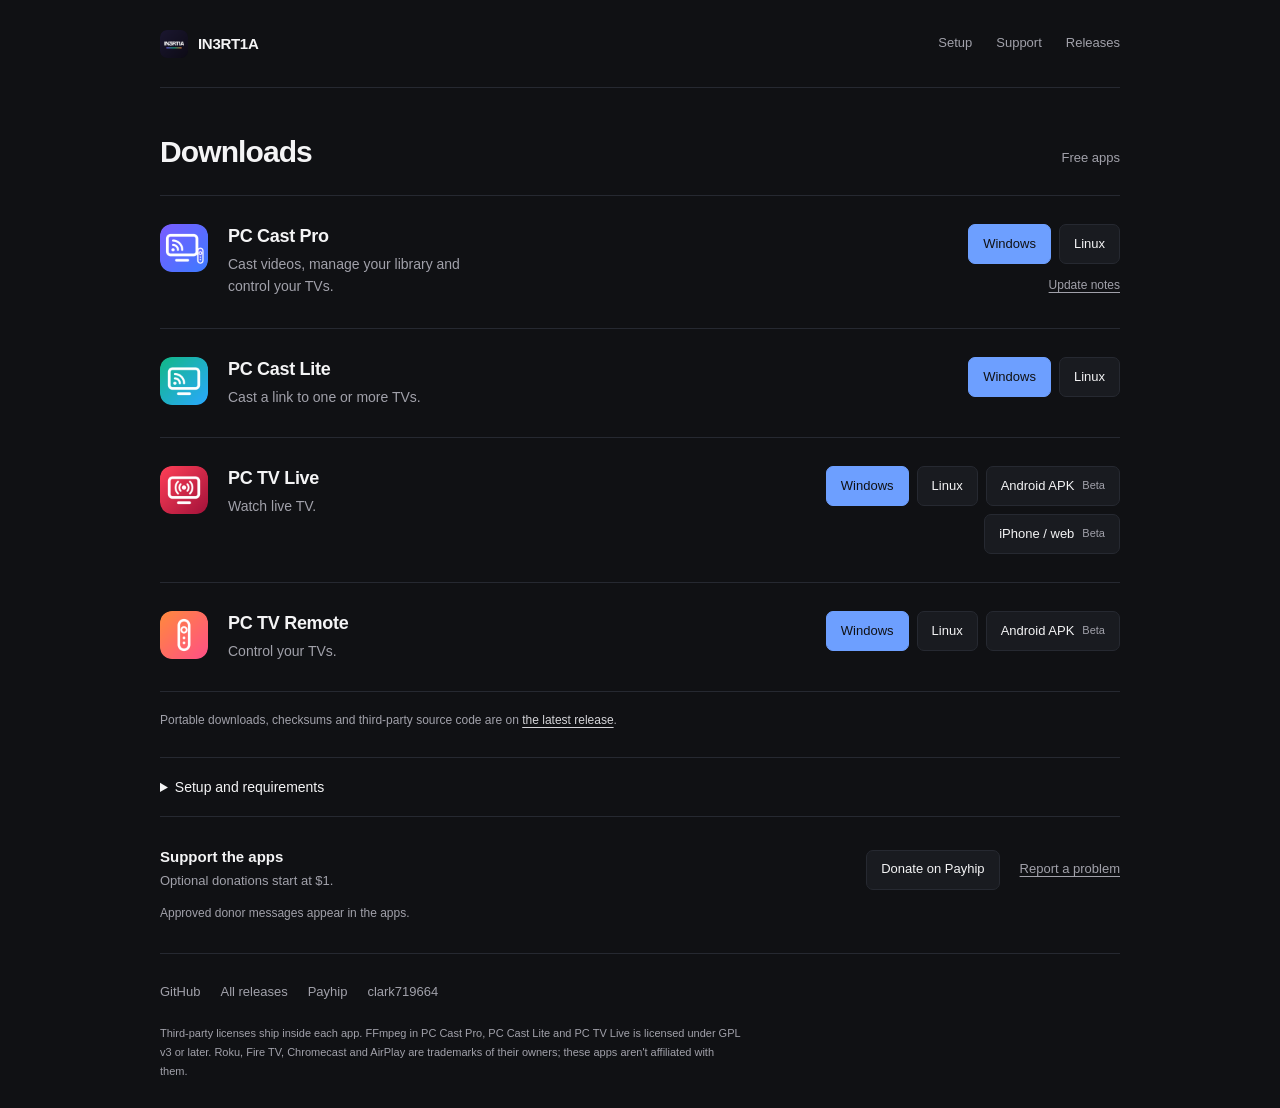
==== commit 003a36ce: "Simplify mobile apps and download navigation" ====
--- a/index.html
+++ b/index.html
@@ -1,370 +1,118 @@
-<!doctype html>
-<html lang="en">
-<head>
-<meta charset="utf-8">
-<meta name="viewport" content="width=device-width, initial-scale=1">
-<title>IN3RT1A apps</title>
-<meta name="description" content="Free apps for Windows and Linux that put your PC's videos, links and free live TV on the TVs in your house.">
-<meta property="og:title" content="IN3RT1A apps">
-<meta property="og:description" content="Free apps for Windows and Linux that put your PC's videos, links and free live TV on the TVs in your house.">
-<meta property="og:image" content="https://clark719664.github.io/pc-tv-apps/assets/cover-pro.png">
-<meta name="theme-color" content="#0d0b16">
-<link rel="icon" href="assets/icon-brand-144.png">
-<link rel="preconnect" href="https://fonts.googleapis.com">
-<link rel="preconnect" href="https://fonts.gstatic.com" crossorigin>
-<link href="https://fonts.googleapis.com/css2?family=Bricolage+Grotesque:opsz,wdth,wght@12..96,75..100,400..800&display=swap" rel="stylesheet">
-<style>
-:root {
-  --night: #0d0b16;
-  --deep: #1b1730;
-  --panel: #241e3d;
-  --line: #3a3550;
-  --ink: #f4f1ff;
-  --soft: #d9d4f2;
-  --muted: #b8b0dc;
-  --pro: #7b5cff;
-  --pro-2: #3d7bff;
-  --lite: #12b886;
-  --lite-2: #2aa8ff;
-  --remote: #ff8a3d;
-  --remote-2: #ff4f87;
-  --live: #ff4057;
-  --live-2: #a3123a;
-  --measure: 68ch;
-}
-* { box-sizing: border-box; }
-html { scroll-behavior: smooth; }
-body {
-  margin: 0;
-  background: var(--night);
-  color: var(--soft);
-  font-family: "Bricolage Grotesque", "Segoe UI", system-ui, sans-serif;
-  font-size: 1.0625rem;
-  line-height: 1.55;
-  font-variation-settings: "opsz" 14;
-}
-a { color: inherit; }
-a:focus-visible, button:focus-visible { outline: 3px solid var(--ink); outline-offset: 3px; border-radius: 6px; }
-img { display: block; max-width: 100%; height: auto; }
-.wrap { width: min(1120px, 100% - 32px); margin-inline: auto; }
-
-.top { display: flex; align-items: center; justify-content: space-between; gap: 16px; padding: 20px 0; }
-.mark { display: flex; align-items: center; gap: 10px; text-decoration: none; font-weight: 800; font-size: 1.15rem; color: var(--ink); letter-spacing: .02em; }
-.mark img { width: 34px; height: 34px; border-radius: 9px; }
-.top nav { display: flex; gap: 22px; font-size: .95rem; }
-.top nav a { text-decoration: none; color: var(--muted); }
-.top nav a:hover { color: var(--ink); }
-
-/* The TV: one bold element */
-.hero { padding: 28px 0 72px; }
-.tv {
-  position: relative;
-  border-radius: 28px;
-  padding: clamp(10px, 1.6vw, 18px);
-  background: linear-gradient(180deg, #2b2547, #15122a);
-  box-shadow: inset 0 1px 0 rgba(255,255,255,.08), 0 40px 80px -40px rgba(123,92,255,.45);
-}
-.screen {
-  position: relative;
-  overflow: hidden;
-  border-radius: 16px;
-  aspect-ratio: 16 / 8.2;
-  min-height: 380px;
-  background: #000;
-}
-.bars { position: absolute; inset: 0; display: grid; grid-template-rows: 64% 9% 27%; }
-.bars .row { display: grid; }
-.bars .r1 { grid-template-columns: repeat(7, 1fr); }
-.bars .r2 { grid-template-columns: repeat(7, 1fr); }
-.bars .r3 { grid-template-columns: 5fr 5fr 5fr 3fr 1fr 1fr 1fr 4fr; }
-.screen-on .bars { animation: power 1.1s cubic-bezier(.2,.7,.2,1) both; }
-@keyframes power {
-  0% { transform: scaleY(.006) scaleX(.2); filter: brightness(4); }
-  35% { transform: scaleY(.006) scaleX(1); filter: brightness(3); }
-  70% { transform: scaleY(1) scaleX(1); filter: brightness(1.4); }
-  100% { transform: none; filter: none; }
-}
-.caption {
-  position: absolute; left: 0; right: 0; bottom: 0;
-  padding: clamp(18px, 3vw, 36px);
-  background: linear-gradient(0deg, rgba(13,11,22,.96) 0%, rgba(13,11,22,.9) 62%, rgba(13,11,22,0) 100%);
-}
-.caption h1 {
-  margin: 0;
-  max-width: 17ch;
-  color: var(--ink);
-  font-weight: 800;
-  font-size: clamp(2.4rem, 6.2vw, 5.1rem);
-  line-height: .96;
-  letter-spacing: -.02em;
-  font-variation-settings: "opsz" 96, "wdth" 82;
-}
-.caption p { margin: 14px 0 0; max-width: 52ch; color: var(--soft); font-size: clamp(1rem, 1.6vw, 1.2rem); }
-.stand { width: 26%; height: 14px; margin: 0 auto; border-radius: 0 0 14px 14px; background: #1b1730; }
-.facts { display: flex; flex-wrap: wrap; gap: 10px 28px; margin: 26px 0 0; padding: 0; list-style: none; color: var(--muted); }
-.facts li::before { content: ""; display: inline-block; width: 8px; height: 8px; margin-right: 10px; border-radius: 50%; background: var(--lite); vertical-align: 2px; }
-
-h2 {
-  margin: 0 0 8px;
-  color: var(--ink);
-  font-weight: 800;
-  font-size: clamp(1.8rem, 3.4vw, 2.6rem);
-  line-height: 1.05;
-  letter-spacing: -.01em;
-  font-variation-settings: "opsz" 72, "wdth" 88;
-}
-.lede { margin: 0 0 30px; max-width: var(--measure); color: var(--muted); }
-section { padding: 64px 0; }
-
-/* Channel guide */
-.guide { border-top: 1px solid var(--line); }
-.channel {
-  display: grid;
-  grid-template-columns: 72px minmax(0, 1fr) auto;
-  gap: 22px;
-  align-items: center;
-  padding: 22px 0 22px 18px;
-  border-bottom: 1px solid var(--line);
-  position: relative;
-}
-.channel::before { content: ""; position: absolute; left: 0; top: 18px; bottom: 18px; width: 5px; border-radius: 3px; background: linear-gradient(var(--a), var(--b)); }
-.channel img { width: 72px; height: 72px; border-radius: 18px; }
-.channel h3 { margin: 0; color: var(--ink); font-size: 1.45rem; line-height: 1.15; font-weight: 750; }
-.channel p { margin: 4px 0 0; max-width: 58ch; color: var(--muted); }
-.channel .size { margin-top: 6px; font-size: .9rem; color: #8f88b3; }
-.get { display: flex; gap: 10px; flex-wrap: wrap; justify-content: flex-end; }
-.btn {
-  display: inline-flex; align-items: center; justify-content: center;
-  min-height: 46px; padding: 0 18px;
-  border-radius: 12px;
-  font-weight: 700; text-decoration: none; white-space: nowrap;
-  color: #fff;
-  background: linear-gradient(135deg, var(--a), var(--b));
-}
-.btn:hover { filter: brightness(1.12); }
-.btn.quiet { background: transparent; color: var(--soft); box-shadow: inset 0 0 0 1.5px var(--line); }
-.btn.quiet:hover { box-shadow: inset 0 0 0 1.5px var(--muted); filter: none; }
-.pro { --a: var(--pro); --b: var(--pro-2); }
-.lite { --a: var(--lite); --b: var(--lite-2); }
-.live { --a: var(--live); --b: var(--live-2); }
-.remote { --a: var(--remote); --b: var(--remote-2); }
-.more { margin: 22px 0 0; color: var(--muted); font-size: .95rem; }
-
-/* Setup steps: a real sequence */
-.steps { display: grid; grid-template-columns: repeat(3, minmax(0, 1fr)); gap: 28px; margin: 0; padding: 0; list-style: none; counter-reset: step; }
-.steps li { counter-increment: step; padding-top: 18px; border-top: 3px solid var(--panel); }
-.steps li::before { content: counter(step); display: block; margin-bottom: 8px; color: var(--remote); font-weight: 800; font-size: 2.4rem; line-height: 1; font-variation-settings: "opsz" 96; }
-.steps h3 { margin: 0 0 6px; color: var(--ink); font-size: 1.2rem; }
-.steps p { margin: 0; color: var(--muted); }
-code { white-space: nowrap; color: var(--soft); }
-.note { margin: 28px 0 0; max-width: var(--measure); color: var(--muted); font-size: .95rem; }
-
-/* Screens */
-.shots { display: grid; grid-template-columns: repeat(2, minmax(0, 1fr)); gap: 22px; }
-.shots figure { margin: 0; }
-.shots img { border-radius: 14px; box-shadow: 0 0 0 1px var(--line); }
-.shots figcaption { margin-top: 10px; color: var(--muted); font-size: .95rem; }
-
-/* Keep it free */
-.free { background: var(--deep); border-radius: 28px; padding: clamp(28px, 5vw, 56px); display: grid; grid-template-columns: minmax(0, 1.3fr) minmax(0, 1fr); gap: 32px; align-items: center; }
-.free p { margin: 0 0 14px; max-width: 56ch; }
-.free .get { justify-content: flex-start; }
-.free .btn { --a: var(--remote); --b: var(--remote-2); }
-.ways { margin: 0; padding: 0; list-style: none; display: grid; gap: 12px; }
-.ways li { padding: 14px 16px; border-radius: 14px; background: var(--panel); color: var(--soft); }
-.ways strong { display: block; color: var(--ink); }
-
-footer { padding: 48px 0 64px; color: #8f88b3; font-size: .92rem; }
-footer .row { display: flex; flex-wrap: wrap; gap: 12px 26px; margin-bottom: 14px; }
-footer a { color: var(--muted); }
-
-@media (max-width: 860px) {
-  .channel { grid-template-columns: 56px minmax(0, 1fr); padding-left: 16px; align-items: start; }
-  .channel img { width: 56px; height: 56px; border-radius: 14px; }
-  .get { grid-column: 1 / -1; justify-content: flex-start; }
-  .steps { grid-template-columns: 1fr; }
-  .shots { grid-template-columns: 1fr; }
-  .free { grid-template-columns: 1fr; }
-}
-@media (max-width: 560px) {
-  .top nav { display: none; }
-  .screen { aspect-ratio: auto; min-height: 460px; }
-  .get .btn { flex: 1 1 auto; }
-}
-@media (prefers-reduced-motion: reduce) {
-  html { scroll-behavior: auto; }
-  .screen-on .bars { animation: none; }
-}
-</style>
-</head>
-<body>
-<header class="wrap top">
-  <a class="mark" href="./"><img src="assets/icon-brand-144.png" alt="">IN3RT1A</a>
-  <nav aria-label="Page">
-    <a href="#apps">Apps</a>
-    <a href="#setup">Setup</a>
-    <a href="#free">Keep it free</a>
-    <a href="https://github.com/clark719664/pc-tv-apps/releases/latest">Releases</a>
-  </nav>
-</header>
-
-<main>
-<div class="wrap hero">
-  <div class="tv">
-    <div class="screen screen-on">
-      <div class="bars" aria-hidden="true">
-        <div class="row r1">
-          <span style="background:#d9d4f2"></span><span style="background:#ff8a3d"></span><span style="background:#2aa8ff"></span><span style="background:#12b886"></span><span style="background:#ff4f87"></span><span style="background:#ff4057"></span><span style="background:#7b5cff"></span>
-        </div>
-        <div class="row r2">
-          <span style="background:#7b5cff"></span><span style="background:#0d0b16"></span><span style="background:#ff4f87"></span><span style="background:#0d0b16"></span><span style="background:#2aa8ff"></span><span style="background:#0d0b16"></span><span style="background:#d9d4f2"></span>
-        </div>
-        <div class="row r3">
-          <span style="background:#3d7bff"></span><span style="background:#f4f1ff"></span><span style="background:#241e3d"></span><span style="background:#0d0b16"></span><span style="background:#000"></span><span style="background:#0d0b16"></span><span style="background:#1b1730"></span><span style="background:#0d0b16"></span>
-        </div>
-      </div>
-      <div class="caption">
-        <h1>Your PC, on every TV in the house.</h1>
-        <p>Four free apps that play your PC's videos, any link you paste and free live TV on the TVs you already own.</p>
-      </div>
-    </div>
-  </div>
-  <div class="stand" aria-hidden="true"></div>
-  <ul class="facts">
-    <li>Free, no account</li>
-    <li>Windows and Linux</li>
-    <li>Made for Roku TVs, with Fire TV, Chromecast, AirPlay and DLNA in beta</li>
-  </ul>
-</div>
-
-<section id="apps">
-  <div class="wrap">
-    <h2>Pick your app</h2>
-    <p class="lede">PC Cast Pro has the full desktop toolkit; the others each do one job. Live and Remote also have standalone mobile beta versions below.</p>
-    <div class="guide">
-      <article class="channel pro">
-        <img src="assets/icon-pro-144.png" alt="">
-        <div>
-          <h3>PC Cast Pro</h3>
-          <p>The whole package: your TVs' remote, casting from any link, multicast to many TVs, your PC's video library, multi-screen grids and free live TV.</p>
-        </div>
-        <div class="get">
-          <a class="btn" href="https://github.com/clark719664/pc-tv-apps/releases/latest/download/PC-Cast-Pro-Setup.exe">Download for Windows</a>
-          <a class="btn quiet" href="https://github.com/clark719664/pc-tv-apps/releases/latest">Release notes</a>
-          <a class="btn quiet" href="https://github.com/clark719664/pc-tv-apps/releases/latest/download/PC-Cast-Pro-Linux-x86_64.tar.gz">Linux</a>
-        </div>
-      </article>
-      <article class="channel lite">
-        <img src="assets/icon-lite-144.png" alt="">
-        <div>
-          <h3>PC Cast Lite</h3>
-          <p>Just the casting. Paste a link and it plays on one TV or several, in the best quality the page offers.</p>
-          <p>Pro and Lite require a computer. No standalone mobile versions are offered.</p>
-        </div>
-        <div class="get">
-          <a class="btn" href="https://github.com/clark719664/pc-tv-apps/releases/latest/download/PC-Cast-Lite-Setup.exe">Download for Windows</a>
-          <a class="btn quiet" href="https://github.com/clark719664/pc-tv-apps/releases/latest/download/PC-Cast-Lite-Linux-x86_64.tar.gz">Linux</a>
-        </div>
-      </article>
-      <article class="channel live">
-        <img src="assets/icon-live-144.png" alt="">
-        <div>
-          <h3>PC TV Live</h3>
-          <p>Just free live TV. Pick your country and get its free, legal channels with a full guide.</p>
-          <p>Mobile beta: a smaller selection of direct live channels, search and favorites. No PC required; no desktop program guide or TV casting engine.</p>
-        </div>
-        <div class="get">
-          <a class="btn" href="https://github.com/clark719664/pc-tv-apps/releases/latest/download/PC-TV-Live-Setup.exe">Download for Windows</a>
-          <a class="btn quiet" href="https://github.com/clark719664/pc-tv-apps/releases/latest/download/PC-TV-Live-Linux-x86_64.tar.gz">Linux</a>
-          <a class="btn quiet" href="https://github.com/clark719664/pc-tv-apps/releases/download/mobile-v2026.10.23-beta1/PC-TV-Live-Android.apk">Android APK · beta</a>
-          <a class="btn quiet" href="live/">iPhone / web app · beta</a>
-        </div>
-      </article>
-      <article class="channel remote">
-        <img src="assets/icon-remote-144.png" alt="">
-        <div>
-          <h3>PC TV Remote</h3>
-          <p>Just the remote for your TVs, on your PC or your phone, in the smallest download.</p>
-          <p>Android beta connects directly to your TVs over Wi-Fi. No PC required. TV compatibility still needs real-device testing; no iPhone web remote is offered.</p>
-        </div>
-        <div class="get">
-          <a class="btn" href="https://github.com/clark719664/pc-tv-apps/releases/latest/download/PC-TV-Remote-Setup.exe">Download for Windows</a>
-          <a class="btn quiet" href="https://github.com/clark719664/pc-tv-apps/releases/latest/download/PC-TV-Remote-Linux-x86_64.tar.gz">Linux</a>
-          <a class="btn quiet" href="https://github.com/clark719664/pc-tv-apps/releases/download/mobile-v2026.10.24-beta3/PC-TV-Remote-Android.apk">Android APK · beta</a>
-        </div>
-      </article>
-    </div>
-    <p class="more">Portable ZIPs, SHA-256 checksums and third-party source code are on <a href="https://github.com/clark719664/pc-tv-apps/releases/latest">the latest release</a>.</p>
-    <p class="more">Mobile: Android 7+ phones and tablets (Remote requires a 64-bit device). Download the APK, then allow installation from your browser if Android asks. On iPhone, open Live in Safari and choose Share → Add to Home Screen. Live needs internet; Remote needs the same Wi-Fi as your TV. Read the <a href="https://github.com/clark719664/pc-tv-apps/releases/tag/mobile-v2026.10.24-beta3">mobile beta notes and checksums</a>.</p>
-  </div>
-</section>
-
-<section id="setup">
-  <div class="wrap">
-    <h2>Desktop setup</h2>
-    <p class="lede">For Windows and Linux downloads, keep the computer on and awake, on the same network as your TVs. The mobile versions above run without a PC.</p>
-    <ol class="steps">
-      <li>
-        <h3>Download</h3>
-        <p>Pick an app above. On Windows it's one Setup file; on Linux, one tar.gz for x86_64 (Ubuntu 22.04, Debian 12 or newer).</p>
-      </li>
-      <li>
-        <h3>Install</h3>
-        <p>Click Install, no administrator rights needed. On Linux, run <code>./install.sh</code>, or add <code>--service</code> to start it at boot.</p>
-      </li>
-      <li>
-        <h3>Pick your TV</h3>
-        <p>TVs on your network are found for you, and the app walks you through any pairing or one-time TV setup.</p>
-      </li>
-    </ol>
-    <p class="note">The builds aren't code-signed yet, so Windows SmartScreen may warn you. Click More info, then Run anyway. The checksums on each release let you confirm a file.</p>
-  </div>
-</section>
-
-<section>
-  <div class="wrap">
-    <h2>What it looks like</h2>
-    <p class="lede">The same app runs on your PC and on your phone's browser, so the remote is always in your pocket.</p>
-    <div class="shots">
-      <figure>
-        <img src="assets/screenshot-pro.png" width="1440" height="900" alt="PC Cast Pro's video library">
-        <figcaption>PC Cast Pro: your PC's movies and shows, ready for any TV.</figcaption>
-      </figure>
-      <figure>
-        <img src="assets/screenshot-live.png" width="1440" height="900" alt="PC TV Live's channel guide" loading="lazy">
-        <figcaption>PC TV Live: free channels with a guide.</figcaption>
-      </figure>
-    </div>
-  </div>
-</section>
-
-<section id="free">
-  <div class="wrap free">
-    <div>
-      <h2>Keep it free</h2>
-      <p>No ads, no account and nothing to buy. If an app saves you a streaming box or a subscription, a donation of any amount from $1 helps keep it that way.</p>
-      <div class="get">
-        <a class="btn" href="https://payhip.com/b/Wn9fE">Donate on Payhip</a>
-        <a class="btn quiet" href="https://payhip.com/IN3RT1A">IN3RT1A on Payhip</a>
-      </div>
-    </div>
-    <ul class="ways">
-      <li><strong>Tell someone</strong>Share this page with anyone who has a PC and a TV.</li>
-      <li><strong>Report a problem</strong>Open an <a href="https://github.com/clark719664/pc-tv-apps/issues">issue on GitHub</a> with your TV model.</li>
-      <li><strong>Leave a message</strong>Donors' approved messages scroll across each app's home screen.</li>
-    </ul>
-  </div>
-</section>
-</main>
-
-<footer class="wrap">
-  <div class="row">
-    <a href="https://github.com/clark719664/pc-tv-apps">GitHub</a>
-    <a href="https://github.com/clark719664/pc-tv-apps/releases">All releases</a>
-    <a href="https://payhip.com/IN3RT1A">Payhip</a>
-    <a href="https://github.com/clark719664">Made by clark719664</a>
-  </div>
-  <p>Third-party licenses ship inside each app. FFmpeg in PC Cast Pro, PC Cast Lite and PC TV Live is licensed under GPL v3 or later. Roku, Fire TV, Chromecast and AirPlay are trademarks of their owners; these apps aren't affiliated with them.</p>
-</footer>
-</body>
-</html>
+<!doctype html>
+<html lang="en">
+<head>
+  <meta charset="utf-8">
+  <meta name="viewport" content="width=device-width, initial-scale=1">
+  <title>Downloads · IN3RT1A</title>
+  <meta name="description" content="Download PC Cast Pro, PC Cast Lite, PC TV Live and PC TV Remote for Windows, Linux and mobile.">
+  <meta property="og:title" content="IN3RT1A apps">
+  <meta property="og:description" content="Download PC Cast Pro, PC Cast Lite, PC TV Live and PC TV Remote for Windows, Linux and mobile.">
+  <meta property="og:image" content="https://clark719664.github.io/pc-tv-apps/assets/cover-pro.png">
+  <meta name="theme-color" content="#101114">
+  <link rel="icon" href="assets/icon-brand-144.png">
+  <link rel="stylesheet" href="download.css">
+</head>
+<body>
+  <a class="skip" href="#apps">Skip to downloads</a>
+  <header class="wrap top">
+    <a class="brand" href="./"><img src="assets/icon-brand-144.png" width="28" height="28" alt="">IN3RT1A</a>
+    <nav aria-label="Page">
+      <a href="#setup">Setup</a>
+      <a href="#free">Support</a>
+      <a href="https://github.com/clark719664/pc-tv-apps/releases/latest">Releases</a>
+    </nav>
+  </header>
+
+  <main class="wrap">
+    <section id="apps" aria-labelledby="downloads-title">
+      <div class="page-heading"><h1 id="downloads-title">Downloads</h1><span>Free apps</span></div>
+      <div class="apps">
+        <article class="app" aria-labelledby="pro-title">
+          <img class="app-icon" src="assets/icon-pro-144.png" width="48" height="48" alt="">
+          <div class="app-copy"><h2 id="pro-title">PC Cast Pro</h2><p>Cast videos, manage your library and control your TVs.</p></div>
+          <div class="downloads" aria-label="PC Cast Pro downloads">
+            <a class="button primary" href="https://github.com/clark719664/pc-tv-apps/releases/download/v2026.10.23.1/PC-Cast-Pro-Setup.exe">Windows</a>
+            <a class="button" href="https://github.com/clark719664/pc-tv-apps/releases/latest/download/PC-Cast-Pro-Linux-x86_64.tar.gz">Linux</a>
+            <a class="text-link" href="https://github.com/clark719664/pc-tv-apps/releases/tag/v2026.10.23.1">Update notes</a>
+          </div>
+        </article>
+
+        <article class="app" aria-labelledby="lite-title">
+          <img class="app-icon" src="assets/icon-lite-144.png" width="48" height="48" alt="">
+          <div class="app-copy"><h2 id="lite-title">PC Cast Lite</h2><p>Cast a link to one or more TVs.</p></div>
+          <div class="downloads" aria-label="PC Cast Lite downloads">
+            <a class="button primary" href="https://github.com/clark719664/pc-tv-apps/releases/latest/download/PC-Cast-Lite-Setup.exe">Windows</a>
+            <a class="button" href="https://github.com/clark719664/pc-tv-apps/releases/latest/download/PC-Cast-Lite-Linux-x86_64.tar.gz">Linux</a>
+          </div>
+        </article>
+
+        <article class="app" aria-labelledby="live-title">
+          <img class="app-icon" src="assets/icon-live-144.png" width="48" height="48" alt="">
+          <div class="app-copy"><h2 id="live-title">PC TV Live</h2><p>Watch live TV.</p></div>
+          <div class="downloads" aria-label="PC TV Live downloads">
+            <a class="button primary" href="https://github.com/clark719664/pc-tv-apps/releases/latest/download/PC-TV-Live-Setup.exe">Windows</a>
+            <a class="button" href="https://github.com/clark719664/pc-tv-apps/releases/latest/download/PC-TV-Live-Linux-x86_64.tar.gz">Linux</a>
+            <a class="button" href="https://github.com/clark719664/pc-tv-apps/releases/download/mobile-v2026.10.23-beta1/PC-TV-Live-Android.apk">Android APK <span class="beta">Beta</span></a>
+            <a class="button" href="live/">iPhone / web <span class="beta">Beta</span></a>
+          </div>
+        </article>
+
+        <article class="app" aria-labelledby="remote-title">
+          <img class="app-icon" src="assets/icon-remote-144.png" width="48" height="48" alt="">
+          <div class="app-copy"><h2 id="remote-title">PC TV Remote</h2><p>Control your TVs.</p></div>
+          <div class="downloads" aria-label="PC TV Remote downloads">
+            <a class="button primary" href="https://github.com/clark719664/pc-tv-apps/releases/latest/download/PC-TV-Remote-Setup.exe">Windows</a>
+            <a class="button" href="https://github.com/clark719664/pc-tv-apps/releases/latest/download/PC-TV-Remote-Linux-x86_64.tar.gz">Linux</a>
+            <a class="button" href="https://github.com/clark719664/pc-tv-apps/releases/download/mobile-v2026.10.24-beta3/PC-TV-Remote-Android.apk">Android APK <span class="beta">Beta</span></a>
+          </div>
+        </article>
+      </div>
+      <p class="release-note">Portable downloads, checksums and third-party source code are on <a href="https://github.com/clark719664/pc-tv-apps/releases/latest">the latest release</a>.</p>
+    </section>
+
+    <details id="setup" class="setup">
+      <summary>Setup and requirements</summary>
+      <div class="setup-content">
+        <section aria-labelledby="desktop-title">
+          <h2 id="desktop-title">Windows and Linux</h2>
+          <p>Keep your computer awake and on the same network as your TVs. Pro and Lite require a computer.</p>
+          <ol>
+            <li>Download the Windows installer or Linux x86_64 archive. Linux requires Ubuntu 22.04, Debian 12 or newer.</li>
+            <li>Run the installer. On Linux, run <code>./install.sh</code>; add <code>--service</code> to start at boot. Administrator rights are not required.</li>
+            <li>Choose a TV in the app and follow its pairing instructions.</li>
+          </ol>
+          <p>Builds are not code-signed. Windows SmartScreen may warn you; check the release checksums before installing.</p>
+          <p>Roku TVs are supported. Fire TV, Chromecast, AirPlay and DLNA support is in beta.</p>
+        </section>
+        <section aria-labelledby="mobile-title">
+          <h2 id="mobile-title">Mobile beta</h2>
+          <p>Live and Remote run without a PC. Android requires version 7 or later; Remote also requires a 64-bit device. Download the APK and allow installation from your browser when prompted.</p>
+          <p>For Live on iPhone, open the web app in Safari, then choose Share → Add to Home Screen.</p>
+          <p>Mobile Live has a smaller channel selection, search and favorites. It needs internet and does not include the desktop program guide or TV casting.</p>
+          <p>Android Remote needs the same Wi-Fi as your TV. TV compatibility needs real-device testing. An iPhone remote is not available.</p>
+          <a href="https://github.com/clark719664/pc-tv-apps/releases/tag/mobile-v2026.10.24-beta3">Mobile beta notes and checksums</a>
+        </section>
+      </div>
+    </details>
+
+    <section id="free" class="support" aria-labelledby="support-title">
+      <div><h2 id="support-title">Support the apps</h2><p>Optional donations start at $1.</p></div>
+      <div class="support-links">
+        <a class="button" href="https://payhip.com/b/Wn9fE">Donate on Payhip</a>
+        <a href="https://github.com/clark719664/pc-tv-apps/issues">Report a problem</a>
+      </div>
+      <p class="donor-note">Approved donor messages appear in the apps.</p>
+    </section>
+  </main>
+
+  <footer class="wrap">
+    <nav aria-label="Project links">
+      <a href="https://github.com/clark719664/pc-tv-apps">GitHub</a>
+      <a href="https://github.com/clark719664/pc-tv-apps/releases">All releases</a>
+      <a href="https://payhip.com/IN3RT1A">Payhip</a>
+      <a href="https://github.com/clark719664">clark719664</a>
+    </nav>
+    <p>Third-party licenses ship inside each app. FFmpeg in PC Cast Pro, PC Cast Lite and PC TV Live is licensed under GPL v3 or later. Roku, Fire TV, Chromecast and AirPlay are trademarks of their owners; these apps aren't affiliated with them.</p>
+  </footer>
+</body>
+</html>
--- a/download.css
+++ b/download.css
@@ -0,0 +1,90 @@
+:root {
+  color-scheme: dark;
+  font-family: -apple-system, BlinkMacSystemFont, "Segoe UI", sans-serif;
+  color: #f4f4f5;
+  background: #101114;
+  --panel: #191b20;
+  --line: #262931;
+  --muted: #a1a1aa;
+  --accent: #6d9fff;
+}
+
+* { box-sizing: border-box; }
+html { scroll-padding-top: 24px; }
+body { margin: 0; font-size: 14px; line-height: 1.6; }
+a { color: inherit; text-underline-offset: 3px; }
+a, summary { -webkit-tap-highlight-color: transparent; }
+a:focus-visible, summary:focus-visible { outline: 2px solid var(--accent); outline-offset: 5px; border-radius: 4px; }
+img { display: block; }
+h1, h2, p { margin: 0; }
+h1, h2 { line-height: 1.3; }
+.wrap { width: min(100% - 48px, 960px); margin-inline: auto; }
+.skip { position: absolute; top: -80px; left: 16px; padding: 12px 16px; background: var(--accent); color: #101114; z-index: 10; }
+.skip:focus { top: 12px; }
+.top { display: flex; align-items: center; justify-content: space-between; gap: 24px; min-height: 88px; border-bottom: 1px solid var(--line); }
+.brand { display: flex; align-items: center; gap: 10px; text-decoration: none; font-size: 15px; font-weight: 600; letter-spacing: -.3px; }
+.brand img { border-radius: 7px; }
+nav { display: flex; flex-wrap: wrap; align-items: center; gap: 24px; }
+nav a { display: inline-flex; align-items: center; min-height: 44px; text-decoration: none; color: var(--muted); font-size: 13px; }
+nav a:hover, .text-link:hover, .support-links > a:not(.button):hover { color: #f4f4f5; }
+.page-heading { display: flex; align-items: baseline; justify-content: space-between; gap: 16px; padding: 44px 0 24px; }
+h1 { font-size: 30px; letter-spacing: -.9px; font-weight: 600; }
+.page-heading span { color: var(--muted); font-size: 13px; }
+.apps { border-top: 1px solid var(--line); }
+.app { display: grid; grid-template-columns: 48px minmax(0, 1fr) minmax(220px, 320px); column-gap: 20px; align-items: start; padding: 28px 0; border-bottom: 1px solid var(--line); }
+.app-icon { border-radius: 12px; }
+.app-copy h2 { font-size: 18px; font-weight: 600; letter-spacing: -.3px; margin: 1px 0 6px; }
+.app-copy p { max-width: 34ch; color: var(--muted); font-size: 14px; line-height: 1.55; }
+.downloads { display: flex; justify-content: flex-end; flex-wrap: wrap; gap: 8px; }
+.button { display: inline-flex; align-items: center; justify-content: center; gap: 8px; min-height: 40px; padding: 8px 14px; border: 1px solid var(--line); border-radius: 7px; background: var(--panel); color: #f4f4f5; text-decoration: none; font-size: 13px; font-weight: 500; white-space: nowrap; }
+.button:hover { border-color: #515660; background: #22252c; }
+.primary { border-color: var(--accent); background: var(--accent); color: #101114; }
+.primary:hover { background: #8db4ff; border-color: #8db4ff; }
+.beta { color: var(--muted); font-size: 11px; }
+.text-link { flex-basis: 100%; text-align: right; color: var(--muted); font-size: 12px; min-height: 28px; padding-top: 4px; }
+.release-note { color: var(--muted); font-size: 12px; line-height: 1.7; padding: 18px 0 26px; }
+.release-note a, .setup-content a { color: #d4d4d8; }
+.setup { border-block: 1px solid var(--line); }
+.setup summary { cursor: pointer; padding: 18px 0; font-size: 14px; font-weight: 500; }
+.setup-content { display: grid; grid-template-columns: 1fr 1fr; gap: 40px; padding: 8px 0 28px; }
+.setup-content h2 { font-size: 14px; font-weight: 600; margin-bottom: 12px; }
+.setup-content p, .setup-content li, .setup-content a { color: var(--muted); font-size: 13px; line-height: 1.7; }
+.setup-content p { margin-bottom: 12px; }
+.setup-content ol { padding-left: 20px; margin: 12px 0; }
+.setup-content li { padding-left: 4px; margin-block: 6px; }
+code { color: #d4d4d8; font-size: 12px; }
+.support { display: grid; grid-template-columns: 1fr auto; gap: 12px 24px; align-items: center; padding: 30px 0; }
+.support h2 { font-size: 15px; font-weight: 600; }
+.support p { font-size: 13px; color: var(--muted); margin-top: 5px; }
+.support-links { display: flex; align-items: center; flex-wrap: wrap; gap: 20px; }
+.support-links > a:not(.button) { color: var(--muted); font-size: 13px; }
+.support .donor-note { grid-column: 1 / -1; margin: 0; font-size: 12px; }
+footer { border-top: 1px solid var(--line); padding-block: 16px 28px; }
+footer nav { gap: 20px; }
+footer p { max-width: 95ch; margin-top: 10px; color: var(--muted); font-size: 11px; line-height: 1.7; }
+
+@media (max-width: 720px) {
+  .wrap { width: calc(100% - 40px); }
+  .top { min-height: 76px; gap: 16px; }
+  .top nav { gap: 16px; }
+  .page-heading { padding-top: 32px; }
+  h1 { font-size: 27px; }
+  .app { grid-template-columns: 44px minmax(0, 1fr); gap: 12px 16px; padding-block: 24px; }
+  .app-icon { width: 44px; height: 44px; border-radius: 10px; }
+  .downloads { grid-column: 2; justify-content: flex-start; }
+  .button { min-height: 44px; }
+  .text-link { flex-basis: auto; display: flex; align-items: center; min-height: 44px; padding: 0 4px; }
+  .app-copy p { max-width: none; }
+  .setup-content { grid-template-columns: 1fr; gap: 20px; }
+  .support { grid-template-columns: 1fr; gap: 16px; }
+  .support-links { gap: 20px; }
+}
+
+@media (max-width: 380px) {
+  .wrap { width: calc(100% - 32px); }
+  .top { flex-wrap: wrap; gap: 0; padding-top: 14px; padding-bottom: 8px; }
+  .top nav { width: 100%; justify-content: space-between; }
+  .app { column-gap: 12px; }
+  .downloads { grid-column: 1 / -1; }
+  .page-heading { padding-top: 28px; }
+}
